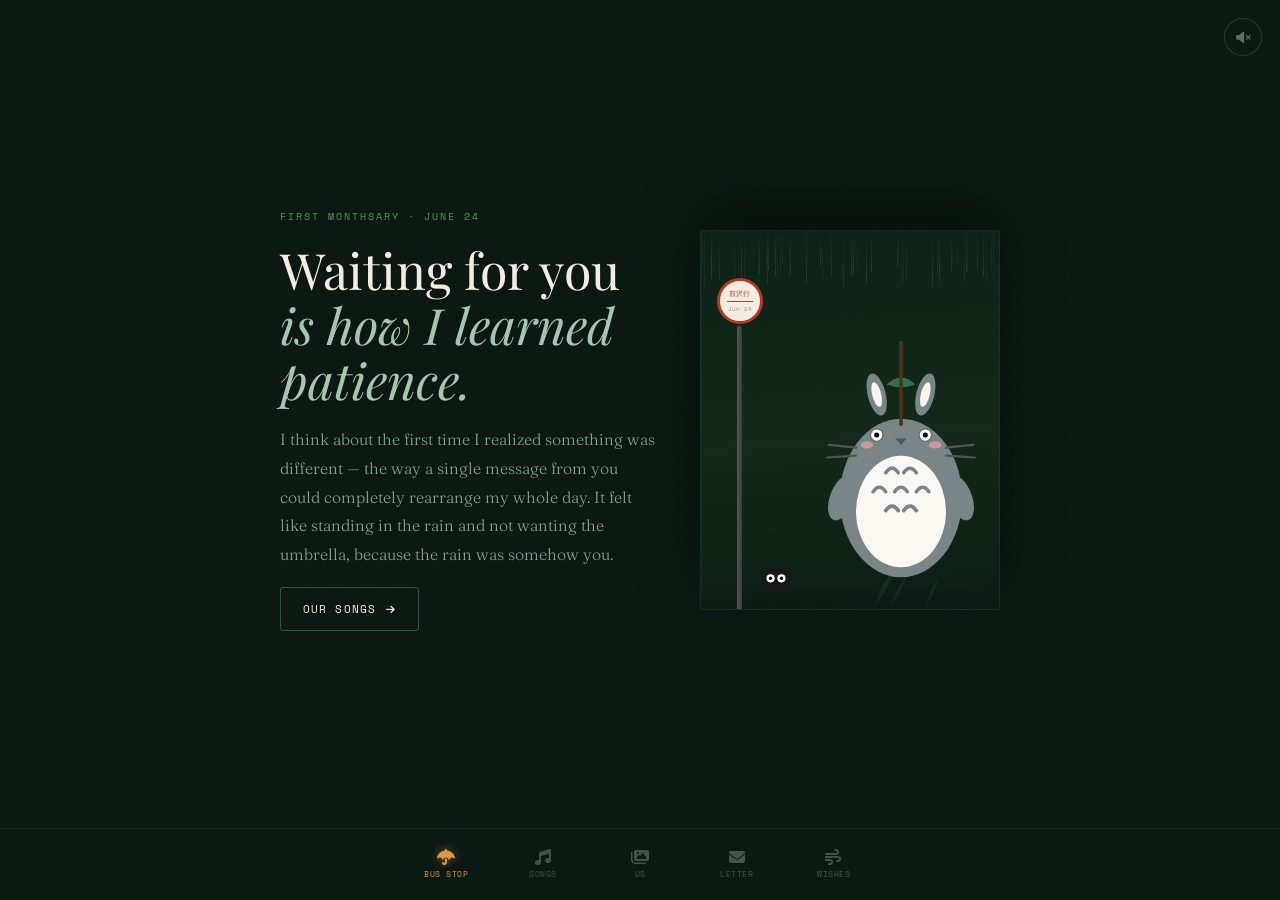
==== index2.html @ 5f76b958 "third" ====
<!DOCTYPE html>
<html lang="en">
<head>
  <meta charset="UTF-8">
  <meta name="viewport" content="width=device-width, initial-scale=1.0, maximum-scale=1.0, user-scalable=no">
  <title>June 24 🌿</title>

  <link rel="preconnect" href="https://fonts.googleapis.com">
  <link rel="preconnect" href="https://fonts.gstatic.com" crossorigin>
  <link href="https://fonts.googleapis.com/css2?family=Playfair+Display:ital,wght@0,400;0,700;1,400;1,700&family=Fraunces:ital,opsz,wght@0,9..144,300;0,9..144,400;1,9..144,300;1,9..144,400&family=Space+Mono:ital@0;1&display=swap" rel="stylesheet">
  <link rel="stylesheet" href="https://cdnjs.cloudflare.com/ajax/libs/font-awesome/6.4.0/css/all.min.css">

  <style>
    :root {
      --deep:    #0b1812;
      --forest:  #132818;
      --canopy:  #1d3d26;
      --leaf:    #3a6644;
      --sage:    #5c8a6a;
      --mist:    #a8c4b0;
      --cream:   #f2eddf;
      --paper:   #ede5ce;
      --gold:    #c4893a;
      --ember:   #e09842;
      --sand:    #a89070;
      --blush:   #d4907a;
      --ink:     #1a1f1c;
    }

    * { box-sizing: border-box; margin: 0; padding: 0; }

    html, body {
      height: 100%;
      overflow: hidden;
    }

    body {
      font-family: 'Fraunces', serif;
      background: var(--deep);
      color: var(--cream);
      display: flex;
      flex-direction: column;
    }

    /* ─── PAPER TEXTURE ─── */
    body::after {
      content: '';
      position: fixed;
      inset: 0;
      background-image: url("data:image/svg+xml,%3Csvg xmlns='http://www.w3.org/2000/svg' width='300' height='300'%3E%3Cfilter id='n'%3E%3CfeTurbulence type='fractalNoise' baseFrequency='0.75' numOctaves='4' stitchTiles='stitch'/%3E%3CfeColorMatrix type='saturate' values='0'/%3E%3C/filter%3E%3Crect width='300' height='300' filter='url(%23n)' opacity='0.035'/%3E%3C/svg%3E");
      pointer-events: none;
      z-index: 9990;
      mix-blend-mode: overlay;
    }

    /* ─── SCROLLBAR ─── */
    ::-webkit-scrollbar { width: 3px; }
    ::-webkit-scrollbar-track { background: transparent; }
    ::-webkit-scrollbar-thumb { background: var(--leaf); border-radius: 8px; }

    /* ─── RAIN ─── */
    .rain-drop {
      position: absolute;
      width: 1px;
      background: linear-gradient(transparent, rgba(160,210,190,0.3));
      animation: fallDown linear infinite;
    }
    @keyframes fallDown {
      from { transform: translateY(-100px); }
      to   { transform: translateY(110vh); }
    }

    /* ─── LAYOUT ─── */
    #main-content {
      flex: 1;
      overflow-y: auto;
      overflow-x: hidden;
      position: relative;
      z-index: 10;
    }

    .scene {
      display: none;
      min-height: calc(100dvh - 72px);
      padding: 32px 24px 20px;
      position: relative;
    }
    .scene.active { display: flex; }

    /* ─── NAV ─── */
    #dock {
      height: 72px;
      background: rgba(11,24,18,0.96);
      border-top: 1px solid rgba(58,102,68,0.18);
      flex-shrink: 0;
      z-index: 50;
    }
    .dock-inner {
      max-width: 500px;
      margin: 0 auto;
      display: flex;
      height: 100%;
      padding: 0 8px;
    }
    .nav-btn {
      flex: 1;
      display: flex;
      flex-direction: column;
      align-items: center;
      justify-content: center;
      gap: 3px;
      border: none;
      background: transparent;
      color: rgba(168,196,176,0.35);
      cursor: pointer;
      transition: color 0.3s, transform 0.3s;
      font-family: 'Space Mono', monospace;
      font-size: 8px;
      letter-spacing: 0.06em;
      text-transform: uppercase;
      padding: 8px 4px;
    }
    .nav-btn i { font-size: 16px; }
    .nav-btn:hover { color: var(--mist); }
    .nav-btn.active { color: var(--ember); }
    .nav-btn.active i {
      filter: drop-shadow(0 0 5px rgba(224,152,66,0.5));
    }

    /* ─── AMBIENT BTN ─── */
    #ambient-btn {
      position: fixed;
      top: 18px;
      right: 18px;
      z-index: 9980;
      width: 38px;
      height: 38px;
      border-radius: 50%;
      border: 1px solid rgba(92,138,106,0.3);
      background: rgba(11,24,18,0.8);
      color: rgba(168,196,176,0.5);
      cursor: pointer;
      display: flex;
      align-items: center;
      justify-content: center;
      font-size: 13px;
      backdrop-filter: blur(10px);
      transition: all 0.3s;
    }
    #ambient-btn:hover { color: var(--mist); border-color: rgba(92,138,106,0.5); }
    #ambient-btn.on { color: var(--ember); border-color: rgba(224,152,66,0.4); }

    /* ─── SOOT OVERLAY ─── */
    #soot-overlay {
      position: fixed;
      inset: 0;
      z-index: 9995;
      pointer-events: none;
      transition: background 0.35s;
    }
    .soot-sprite {
      position: absolute;
      border-radius: 50%;
      background: #0b0f0d;
      transform: translate(-50%, -50%);
      opacity: 0;
      transition: all 0.55s cubic-bezier(0.19,1,0.22,1);
    }
    .soot-sprite::before, .soot-sprite::after {
      content: '';
      position: absolute;
      background: white;
      border-radius: 50%;
      width: 28%;
      height: 28%;
      top: 30%;
    }
    .soot-sprite::before { left: 20%; }
    .soot-sprite::after  { right: 20%; }

    /* ══════════════════════════════
       SCENE 1 — BUS STOP
    ══════════════════════════════ */
    #scene-bus {
      flex-direction: column;
      align-items: center;
      justify-content: flex-end;
      padding-bottom: 0;
      overflow: hidden;
    }
    @media (min-width: 720px) {
      #scene-bus { flex-direction: row; align-items: center; justify-content: center; padding-bottom: 20px; }
    }

    .bus-text {
      flex: 1;
      max-width: 420px;
      display: flex;
      flex-direction: column;
      gap: 18px;
      padding-bottom: 24px;
    }
    @media (min-width: 720px) { .bus-text { padding-bottom: 0; padding-right: 40px; } }

    .eyebrow {
      font-family: 'Space Mono', monospace;
      font-size: 10px;
      letter-spacing: 0.2em;
      text-transform: uppercase;
      color: var(--sage);
    }

    .h1-display {
      font-family: 'Playfair Display', serif;
      font-size: clamp(30px, 5.5vw, 50px);
      font-weight: 400;
      line-height: 1.1;
      color: var(--cream);
    }
    .h1-display em {
      font-style: italic;
      color: var(--mist);
    }

    .prose {
      font-family: 'Fraunces', serif;
      font-weight: 300;
      font-size: 16px;
      line-height: 1.8;
      color: rgba(168,196,176,0.8);
    }

    .next-btn {
      display: inline-flex;
      align-items: center;
      gap: 10px;
      color: var(--cream);
      font-family: 'Space Mono', monospace;
      font-size: 11px;
      letter-spacing: 0.1em;
      text-transform: uppercase;
      padding: 13px 22px;
      border: 1px solid rgba(92,138,106,0.5);
      background: transparent;
      border-radius: 3px;
      cursor: pointer;
      transition: all 0.25s;
      width: fit-content;
    }
    .next-btn:hover {
      background: rgba(58,102,68,0.3);
      border-color: var(--sage);
    }
    .next-btn i { font-size: 10px; }

    /* Art frame */
    .art-frame {
      position: relative;
      width: min(300px, 80vw);
      height: min(380px, 60vh);
      flex-shrink: 0;
      border-radius: 4px 4px 0 0;
      overflow: hidden;
      background: linear-gradient(175deg, #0c2218 0%, #132818 55%, #0a1c13 100%);
      border: 1px solid rgba(58,102,68,0.2);
      border-bottom: none;
      box-shadow: 0 -20px 60px rgba(0,0,0,0.4);
    }
    @media (min-width: 720px) {
      .art-frame { border-radius: 4px; border-bottom: 1px solid rgba(58,102,68,0.2); }
    }

    /* bus pole */
    .bus-pole {
      position: absolute;
      left: 36px;
      bottom: 0;
      width: 5px;
      height: 75%;
      background: linear-gradient(to right, #555, #3a3a3a);
      border-radius: 2px 2px 0 0;
      z-index: 10;
    }
    .bus-sign {
      position: absolute;
      top: -48px;
      left: 50%;
      transform: translateX(-50%);
      width: 46px;
      height: 46px;
      background: var(--cream);
      border: 3px solid #b0392b;
      border-radius: 50%;
      display: flex;
      flex-direction: column;
      align-items: center;
      justify-content: center;
      font-family: 'Space Mono', monospace;
      font-size: 7px;
      font-weight: 400;
      color: #b0392b;
      gap: 2px;
    }
    .bus-sign-line { width: 26px; height: 1px; background: #b0392b; }

    /* grass */
    .grass {
      position: absolute;
      bottom: 0;
      color: rgba(30,70,45,0.45);
      pointer-events: none;
    }

    /* totoro */
    #totoro-wrap {
      position: absolute;
      bottom: 8px;
      right: 8px;
      width: 180px;
      height: 260px;
      cursor: pointer;
      z-index: 20;
    }
    #umbrella-group {
      transform-origin: 100px 80px;
      transition: transform 0.7s cubic-bezier(0.34,1.56,0.64,1);
    }
    .umbrella-closed #umbrella-group {
      transform: rotate(118deg) translateY(-8px);
    }

    /* mini soot */
    #mini-soot {
      position: absolute;
      left: 58px;
      bottom: 12px;
      width: 34px;
      height: 34px;
      cursor: pointer;
      z-index: 15;
      animation: bobble 2.4s ease-in-out infinite;
    }
    @keyframes bobble {
      0%, 100% { transform: translateY(0); }
      50% { transform: translateY(-8px); }
    }

    .splash-dot {
      position: absolute;
      width: 5px; height: 5px;
      border-radius: 50%;
      background: rgba(140,200,185,0.5);
      pointer-events: none;
      transition: all 0.55s cubic-bezier(0.165,0.84,0.44,1);
    }

    /* ══════════════════════════════
       SCENE 2 — MUSIC
    ══════════════════════════════ */
    #scene-music {
      flex-direction: column;
      gap: 28px;
      align-items: flex-start;
    }
    @media (min-width: 720px) {
      #scene-music { flex-direction: row; align-items: flex-start; gap: 56px; }
    }

    /* deck */
    .deck-col { flex-shrink: 0; display: flex; flex-direction: column; gap: 20px; align-items: center; }

    .deck {
      width: min(250px, 70vw);
      height: min(250px, 70vw);
      background: #0e1812;
      border-radius: 6px;
      border: 6px solid #161e19;
      box-shadow: 0 20px 60px rgba(0,0,0,0.8), inset 0 1px 0 rgba(255,255,255,0.03);
      display: flex;
      align-items: center;
      justify-content: center;
      position: relative;
      overflow: hidden;
    }

    .vinyl {
      width: 86%;
      height: 86%;
      border-radius: 50%;
      background: radial-gradient(circle at 50%, #181818 0%, #0e0e0e 100%);
      display: flex;
      align-items: center;
      justify-content: center;
      position: relative;
    }
    .vinyl-ring {
      position: absolute;
      border-radius: 50%;
      border: 1px solid rgba(255,255,255,0.025);
    }
    .vinyl-center {
      position: relative;
      width: 34%;
      height: 34%;
      border-radius: 50%;
      background: var(--canopy);
      display: flex;
      flex-direction: column;
      align-items: center;
      justify-content: center;
      text-align: center;
      padding: 6px;
      gap: 1px;
      z-index: 5;
    }
    .vinyl-spin { animation: spin 7s linear infinite; }
    @keyframes spin { from { transform: rotate(0); } to { transform: rotate(360deg); } }

    .vc-artist { font-family: 'Space Mono', monospace; font-size: 6px; letter-spacing: 0.06em; color: rgba(168,196,176,0.6); text-transform: uppercase; }
    .vc-title  { font-family: 'Playfair Display', serif; font-style: italic; font-size: 10px; color: var(--cream); line-height: 1.2; }
    .vc-dot    { width: 8px; height: 8px; border-radius: 50%; background: var(--ember); margin-top: 3px; border: 1.5px solid #0e1812; }

    .tonearm {
      position: absolute;
      top: 8px;
      right: 16px;
      width: 80px;
      height: 110px;
      transform-origin: top right;
      transform: rotate(4deg);
      transition: transform 1.1s cubic-bezier(0.25,0.46,0.45,0.94);
      z-index: 10;
    }

    #note-emitter { position: absolute; inset: 0; pointer-events: none; overflow: hidden; }
    .note-p {
      position: absolute;
      font-size: 13px;
      pointer-events: none;
      transition: all 1s ease-out;
    }

    /* controls */
    .controls {
      display: flex;
      align-items: center;
      gap: 18px;
    }
    .ctrl {
      background: none;
      border: none;
      color: rgba(168,196,176,0.5);
      cursor: pointer;
      font-size: 14px;
      padding: 6px;
      transition: color 0.2s, transform 0.2s;
    }
    .ctrl:hover { color: var(--cream); transform: scale(1.1); }
    .play-btn {
      width: 46px; height: 46px;
      border-radius: 50%;
      background: var(--leaf);
      border: none;
      color: white;
      font-size: 15px;
      cursor: pointer;
      display: flex;
      align-items: center;
      justify-content: center;
      transition: all 0.25s;
    }
    .play-btn:hover { background: var(--sage); }

    /* track list */
    .music-right { flex: 1; display: flex; flex-direction: column; gap: 16px; min-width: 0; }

    .track-list { display: flex; flex-direction: column; }
    .track-row {
      display: flex;
      align-items: center;
      gap: 14px;
      padding: 11px 0;
      border-bottom: 1px solid rgba(58,102,68,0.15);
      cursor: pointer;
      transition: padding-left 0.2s;
    }
    .track-row:hover { padding-left: 6px; }
    .track-row:first-child { border-top: 1px solid rgba(58,102,68,0.15); }
    .track-num {
      font-family: 'Space Mono', monospace;
      font-size: 10px;
      color: rgba(168,196,176,0.25);
      width: 16px;
      text-align: right;
      flex-shrink: 0;
    }
    .track-row.playing .track-num { color: var(--ember); }
    .track-info { flex: 1; min-width: 0; }
    .track-title {
      font-family: 'Fraunces', serif;
      font-weight: 400;
      font-size: 14px;
      color: var(--cream);
      white-space: nowrap;
      overflow: hidden;
      text-overflow: ellipsis;
    }
    .track-row.playing .track-title { color: var(--ember); }
    .track-artist-name {
      font-family: 'Space Mono', monospace;
      font-size: 9px;
      color: rgba(168,196,176,0.4);
      letter-spacing: 0.04em;
      margin-top: 2px;
      white-space: nowrap;
      overflow: hidden;
      text-overflow: ellipsis;
    }

    /* memo */
    .memo {
      border-left: 2px solid rgba(58,102,68,0.4);
      padding-left: 16px;
    }
    .memo-eyebrow {
      font-family: 'Space Mono', monospace;
      font-size: 8px;
      letter-spacing: 0.15em;
      text-transform: uppercase;
      color: var(--sage);
      margin-bottom: 8px;
    }
    #song-memo {
      font-family: 'Fraunces', serif;
      font-style: italic;
      font-weight: 300;
      font-size: 15px;
      color: rgba(168,196,176,0.75);
      line-height: 1.7;
    }

    /* ══════════════════════════════
       SCENE 3 — POLAROIDS
    ══════════════════════════════ */
    #scene-polaroids {
      flex-direction: column;
      align-items: center;
      justify-content: center;
      gap: 32px;
    }

    .polaroid-row {
      display: flex;
      flex-direction: column;
      align-items: center;
      gap: 32px;
    }
    @media (min-width: 540px) {
      .polaroid-row { flex-direction: row; gap: 56px; align-items: flex-start; }
    }

    .polaroid {
      background: var(--paper);
      padding: 14px;
      padding-bottom: 46px;
      box-shadow: 0 16px 48px rgba(0,0,0,0.6), 0 2px 8px rgba(0,0,0,0.3);
      border-radius: 2px;
      transition: transform 0.4s cubic-bezier(0.175,0.885,0.32,1.275), box-shadow 0.4s;
      cursor: default;
    }
    .polaroid:hover {
      transform: rotate(0deg) scale(1.05) translateY(-4px) !important;
      box-shadow: 0 28px 72px rgba(0,0,0,0.7);
      z-index: 30;
    }
    .polaroid-img {
      width: 190px;
      height: 190px;
      background: #d8d2c4;
      overflow: hidden;
      position: relative;
      display: flex;
      align-items: center;
      justify-content: center;
    }
    @media (min-width: 540px) { .polaroid-img { width: 210px; height: 210px; } }

    .polaroid-cap {
      font-family: 'Fraunces', serif;
      font-style: italic;
      font-weight: 300;
      font-size: 13px;
      color: #4a3e30;
      text-align: center;
      margin-top: 12px;
      line-height: 1.5;
    }

    .divider {
      display: flex;
      flex-direction: column;
      align-items: center;
      gap: 6px;
      color: var(--blush);
    }
    .divider i { font-size: 22px; animation: drift 3s ease-in-out infinite; }
    @keyframes drift { 0%,100%{transform:translateY(0)} 50%{transform:translateY(-7px)} }
    .divider span {
      font-family: 'Space Mono', monospace;
      font-size: 8px;
      letter-spacing: 0.14em;
      text-transform: uppercase;
      color: var(--sand);
    }

    /* ══════════════════════════════
       SCENE 4 — LETTER
    ══════════════════════════════ */
    #scene-letter {
      flex-direction: column;
      align-items: center;
      justify-content: center;
    }

    .letter-wrap {
      width: 100%;
      max-width: 660px;
      background: var(--paper);
      border-radius: 2px;
      padding: 40px 36px 32px;
      position: relative;
      box-shadow: 0 32px 80px rgba(0,0,0,0.65), inset 0 1px 0 rgba(255,255,255,0.5);
    }
    @media (min-width: 640px) { .letter-wrap { padding: 52px 52px 40px; } }

    .letter-meta {
      display: flex;
      justify-content: space-between;
      align-items: baseline;
      margin-bottom: 28px;
      padding-bottom: 16px;
      border-bottom: 1px solid rgba(74,60,44,0.12);
      flex-wrap: wrap;
      gap: 8px;
    }
    .letter-to-line {
      font-family: 'Playfair Display', serif;
      font-size: 19px;
      color: var(--forest);
    }
    .letter-date-stamp {
      font-family: 'Space Mono', monospace;
      font-size: 9px;
      letter-spacing: 0.1em;
      color: rgba(74,60,44,0.45);
      text-transform: uppercase;
    }

    .letter-body {
      font-family: 'Fraunces', serif;
      font-weight: 300;
      font-size: 17px;
      line-height: 1.9;
      color: #3a3028;
      white-space: pre-wrap;
      min-height: 200px;
    }
    .letter-body.typing::after {
      content: '|';
      color: var(--leaf);
      animation: blink 0.7s step-end infinite;
    }
    @keyframes blink { 0%,100%{opacity:1} 50%{opacity:0} }

    .letter-actions {
      margin-top: 20px;
      padding-top: 16px;
      border-top: 1px solid rgba(74,60,44,0.1);
      display: flex;
      justify-content: space-between;
      align-items: center;
      flex-wrap: wrap;
      gap: 10px;
    }
    .letter-replay {
      font-family: 'Space Mono', monospace;
      font-size: 9px;
      letter-spacing: 0.12em;
      text-transform: uppercase;
      color: rgba(74,60,44,0.45);
      background: none;
      border: none;
      cursor: pointer;
      transition: color 0.2s;
      display: flex;
      align-items: center;
      gap: 6px;
    }
    .letter-replay:hover { color: var(--forest); }
    .letter-skip {
      font-family: 'Space Mono', monospace;
      font-size: 9px;
      letter-spacing: 0.08em;
      text-transform: uppercase;
      color: rgba(74,60,44,0.3);
      background: none;
      border: none;
      cursor: pointer;
      transition: color 0.2s;
    }
    .letter-skip:hover { color: rgba(74,60,44,0.6); }
    .letter-sign {
      font-family: 'Playfair Display', serif;
      font-style: italic;
      font-size: 14px;
      color: var(--leaf);
    }

    .letter-wm {
      position: absolute;
      bottom: 20px;
      right: 24px;
      font-family: 'Playfair Display', serif;
      font-size: 72px;
      color: var(--forest);
      opacity: 0.04;
      pointer-events: none;
      transform: rotate(-10deg);
      line-height: 1;
    }

    /* ══════════════════════════════
       SCENE 5 — WISHES
    ══════════════════════════════ */
    #scene-lantern {
      flex-direction: column;
      gap: 28px;
      align-items: flex-start;
    }
    @media (min-width: 720px) {
      #scene-lantern { flex-direction: row; align-items: flex-start; gap: 48px; }
    }

    .sky {
      position: relative;
      border-radius: 4px;
      overflow: hidden;
      background: linear-gradient(180deg, #050d0a 0%, #0a1c14 45%, #111e17 100%);
      border: 1px solid rgba(58,102,68,0.12);
      flex-shrink: 0;
      width: 100%;
      max-width: 560px;
      height: 300px;
    }
    @media (min-width: 720px) { .sky { width: 320px; height: 420px; } }

    .star { position: absolute; border-radius: 50%; background: white; animation: twinkle ease-in-out infinite; }
    @keyframes twinkle { 0%,100%{opacity:0.15} 50%{opacity:0.8} }

    #lantern-container { position: absolute; inset: 0; pointer-events: none; overflow: hidden; }

    .lantern-obj {
      position: absolute;
      bottom: -150px;
      display: flex;
      flex-direction: column;
      align-items: center;
      animation: rise 14s linear forwards;
    }
    @keyframes rise {
      0%   { opacity:0; transform: translateY(0) rotate(-1deg); }
      6%   { opacity:1; }
      85%  { opacity: 0.8; }
      100% { opacity:0; transform: translateY(-115vh) rotate(3deg) scale(0.55); }
    }
    .lantern-body {
      width: 80px;
      height: 96px;
      background: linear-gradient(155deg, #f7d56a, #d98c26);
      border-radius: 46% 46% 28% 28% / 56% 56% 38% 38%;
      display: flex;
      align-items: center;
      justify-content: center;
      padding: 10px;
      text-align: center;
      font-family: 'Fraunces', serif;
      font-style: italic;
      font-size: 12px;
      color: rgba(0,0,0,0.65);
      line-height: 1.3;
      box-shadow: 0 0 20px rgba(235,170,40,0.85), 0 0 55px rgba(235,170,40,0.35);
      overflow: hidden;
    }
    .lantern-base { width: 26px; height: 5px; background: rgba(110,70,15,0.7); border-radius: 3px; margin-top: 2px; }
    .lantern-flame {
      width: 7px; height: 9px;
      background: radial-gradient(#fff 0%, #f59e0b 55%, transparent 100%);
      border-radius: 50% 50% 30% 30%;
      margin-top: 2px;
      animation: flicker 0.45s ease-in-out infinite alternate;
    }
    @keyframes flicker { from{transform:scale(1)} to{transform:scale(0.82) translateY(-1px)} }

    /* wish form */
    .wish-col { flex: 1; display: flex; flex-direction: column; gap: 24px; }

    .wish-textarea {
      width: 100%;
      padding: 16px;
      background: rgba(19,40,24,0.6);
      border: 1px solid rgba(58,102,68,0.25);
      border-radius: 3px;
      color: var(--cream);
      font-family: 'Fraunces', serif;
      font-style: italic;
      font-weight: 300;
      font-size: 17px;
      line-height: 1.65;
      resize: none;
      outline: none;
      backdrop-filter: blur(10px);
      transition: border-color 0.2s;
    }
    .wish-textarea::placeholder { color: rgba(168,196,176,0.25); }
    .wish-textarea:focus { border-color: rgba(92,138,106,0.5); }

    .release-btn {
      align-self: flex-start;
      display: inline-flex;
      align-items: center;
      gap: 10px;
      background: var(--gold);
      color: #0b1812;
      font-family: 'Space Mono', monospace;
      font-size: 10px;
      letter-spacing: 0.12em;
      text-transform: uppercase;
      padding: 13px 22px;
      border-radius: 3px;
      border: none;
      cursor: pointer;
      transition: all 0.25s;
    }
    .release-btn:hover { background: var(--ember); }

    audio { display: none; }
  </style>
</head>
<body>

<div id="soot-overlay"></div>

<button id="ambient-btn" title="Toggle ambient sound">
  <i class="fas fa-volume-xmark" id="vol-icon"></i>
</button>

<audio id="rain-audio" loop>
  <source src="https://assets.mixkit.co/active_storage/sfx/2523/2523-84.wav" type="audio/wav">
</audio>

<div id="main-content">

  <!-- ══ SCENE 1: BUS STOP ══ -->
  <section id="scene-bus" class="scene active">
    <div class="bus-text">
      <p class="eyebrow">First Monthsary · June 24</p>

      <h1 class="h1-display">
        Waiting for you<br>
        <em>is how I learned patience.</em>
      </h1>

      <p class="prose">
        I think about the first time I realized something was different — the way a single message from you could completely rearrange my whole day. It felt like standing in the rain and not wanting the umbrella, because the rain was somehow you.
      </p>

      <button class="next-btn" onclick="changeScene(1)">
        Our songs <i class="fas fa-arrow-right"></i>
      </button>
    </div>

    <div class="art-frame" id="art-frame">
      <div id="rain-container" style="position:absolute;inset:0;overflow:hidden;pointer-events:none;z-index:1;"></div>

      <div class="bus-pole">
        <div class="bus-sign">
          <span>前沢行</span>
          <div class="bus-sign-line"></div>
          <span style="font-size:6px;color:#999">Jun 24</span>
        </div>
      </div>

      <div class="grass" style="right:90px;width:38px;height:42px;">
        <svg viewBox="0 0 60 60" style="width:100%;height:100%"><path d="M5,60 Q20,10 40,2 Q25,35 5,60M28,60 Q50,18 58,5 Q48,40 28,60" fill="currentColor"/></svg>
      </div>
      <div class="grass" style="right:52px;width:26px;height:30px;animation-delay:-2s;">
        <svg viewBox="0 0 40 50" style="width:100%;height:100%"><path d="M4,50 Q15,8 28,2 Q18,28 4,50" fill="currentColor"/></svg>
      </div>

      <div id="mini-soot">
        <svg viewBox="0 0 100 100">
          <circle cx="50" cy="50" r="40" fill="#161616"/>
          <circle cx="34" cy="45" r="12" fill="white"/>
          <circle cx="34" cy="45" r="5" fill="black"/>
          <circle cx="66" cy="45" r="12" fill="white"/>
          <circle cx="66" cy="45" r="5" fill="black"/>
        </svg>
      </div>

      <div id="totoro-wrap">
        <svg viewBox="0 0 200 280" style="width:100%;height:100%">
          <ellipse cx="73" cy="55" rx="10" ry="24" fill="#788485" transform="rotate(-14 73 55)"/>
          <ellipse cx="127" cy="55" rx="10" ry="24" fill="#788485" transform="rotate(14 127 55)"/>
          <ellipse cx="73" cy="55" rx="5" ry="14" fill="#faf6ef" transform="rotate(-14 73 55)"/>
          <ellipse cx="127" cy="55" rx="5" ry="14" fill="#faf6ef" transform="rotate(14 127 55)"/>
          <ellipse cx="100" cy="170" rx="68" ry="88" fill="#788485"/>
          <ellipse cx="100" cy="185" rx="50" ry="62" fill="#fbf8f3"/>
          <path d="M83 142 Q90 132 97 142" stroke="#788485" stroke-width="4" fill="none" stroke-linecap="round"/>
          <path d="M103 142 Q110 132 117 142" stroke="#788485" stroke-width="4" fill="none" stroke-linecap="round"/>
          <path d="M69 163 Q76 153 83 163" stroke="#788485" stroke-width="4" fill="none" stroke-linecap="round"/>
          <path d="M93 163 Q100 153 107 163" stroke="#788485" stroke-width="4" fill="none" stroke-linecap="round"/>
          <path d="M117 163 Q124 153 131 163" stroke="#788485" stroke-width="4" fill="none" stroke-linecap="round"/>
          <path d="M83 184 Q90 174 97 184" stroke="#788485" stroke-width="4" fill="none" stroke-linecap="round"/>
          <path d="M103 184 Q110 174 117 184" stroke="#788485" stroke-width="4" fill="none" stroke-linecap="round"/>
          <circle cx="73" cy="100" r="7" fill="white" stroke="#636c6d" stroke-width="1.5"/>
          <circle cx="73" cy="100" r="2.8" fill="black"/>
          <circle cx="127" cy="100" r="7" fill="white" stroke="#636c6d" stroke-width="1.5"/>
          <circle cx="127" cy="100" r="2.8" fill="black"/>
          <polygon points="94,104 106,104 100,111" fill="#505657"/>
          <line x1="50" y1="114" x2="20" y2="111" stroke="#505657" stroke-width="2.5" stroke-linecap="round"/>
          <line x1="50" y1="123" x2="18" y2="125" stroke="#505657" stroke-width="2.5" stroke-linecap="round"/>
          <line x1="150" y1="114" x2="180" y2="111" stroke="#505657" stroke-width="2.5" stroke-linecap="round"/>
          <line x1="150" y1="123" x2="182" y2="125" stroke="#505657" stroke-width="2.5" stroke-linecap="round"/>
          <ellipse cx="62" cy="111" rx="7" ry="4" fill="#ffa4a2" opacity="0.6"/>
          <ellipse cx="138" cy="111" rx="7" ry="4" fill="#ffa4a2" opacity="0.6"/>
          <ellipse cx="34" cy="170" rx="13" ry="26" fill="#788485" transform="rotate(20 34 170)"/>
          <ellipse cx="166" cy="170" rx="13" ry="26" fill="#788485" transform="rotate(-20 166 170)"/>
          <path d="M84 44 Q100 28 116 44 Q100 50 84 44Z" fill="#356e4c"/>
          <line x1="100" y1="30" x2="100" y2="46" stroke="#1c3e2b" stroke-width="1.5"/>
          <g id="umbrella-group">
            <line x1="100" y1="88" x2="100" y2="-8" stroke="#4a3420" stroke-width="4" stroke-linecap="round"/>
            <path d="M32,-8 Q100,-58 168,-8 Q134,-14 100,-8 Q66,-14 32,-8Z" fill="#c0392b"/>
            <path d="M32,-8 L168,-8" stroke="#962d26" stroke-width="1.5"/>
            <line x1="100" y1="-58" x2="100" y2="-66" stroke="#4a3420" stroke-width="3" stroke-linecap="round"/>
            <circle cx="100" cy="-67" r="3.5" fill="#e2b071"/>
          </g>
        </svg>
      </div>

      <div style="position:absolute;bottom:0;left:0;right:0;height:32px;background:linear-gradient(to top,rgba(8,20,14,0.5),transparent);pointer-events:none;z-index:5;"></div>
    </div>
  </section>

  <!-- ══ SCENE 2: MUSIC ══ -->
  <section id="scene-music" class="scene">
    <div class="deck-col">
      <div class="deck">
        <div class="vinyl" id="vinyl-disc">
          <div class="vinyl-ring" style="inset:7px"></div>
          <div class="vinyl-ring" style="inset:17px"></div>
          <div class="vinyl-ring" style="inset:28px"></div>
          <div class="vinyl-ring" style="inset:40px"></div>
          <div class="vinyl-center" id="vinyl-label">
            <span class="vc-artist" id="label-artist">Jesse Barrera</span>
            <span class="vc-title" id="label-title">Constant</span>
            <div class="vc-dot"></div>
          </div>
        </div>
        <div class="tonearm" id="tonearm">
          <svg viewBox="0 0 100 150" style="width:100%;height:100%">
            <path d="M85,10 L35,10 L28,108 L14,118" stroke="#7a8a88" stroke-width="5" fill="none" stroke-linecap="round"/>
            <circle cx="85" cy="10" r="10" fill="#3a4a48"/>
            <rect x="4" y="112" width="22" height="14" rx="3" fill="#1a2220"/>
            <circle cx="15" cy="119" r="3" fill="#e09842"/>
          </svg>
        </div>
        <div id="note-emitter"></div>
      </div>

      <div class="controls">
        <button class="ctrl" id="prev-btn"><i class="fas fa-backward-step"></i></button>
        <button class="play-btn" id="play-btn"><i class="fas fa-play" id="play-icon"></i></button>
        <button class="ctrl" id="next-btn"><i class="fas fa-forward-step"></i></button>
      </div>
    </div>

    <div class="music-right">
      <div>
        <p class="eyebrow" style="margin-bottom:6px;">Songs That Sound Like You</p>
        <p style="font-family:'Fraunces',serif;font-style:italic;font-weight:300;font-size:14px;color:rgba(168,196,176,0.5);">
          I play these when I miss you — which is more often than I let on.
        </p>
      </div>

      <div class="track-list" id="track-list"></div>

      <div class="memo">
        <p class="memo-eyebrow">Why this song</p>
        <p id="song-memo">Pick a song to read what I never said out loud.</p>
      </div>
    </div>
  </section>

  <!-- ══ SCENE 3: POLAROIDS ══ -->
  <section id="scene-polaroids" class="scene">
    <div style="text-align:center;max-width:460px;">
      <p class="eyebrow" style="margin-bottom:8px;">Before us</p>
      <h2 style="font-family:'Playfair Display',serif;font-size:clamp(26px,4.5vw,40px);font-weight:400;color:var(--cream);line-height:1.1;">Two kids finding<br><em style="color:var(--mist);">their way</em></h2>
      <p class="prose" style="margin-top:14px;">
        I love thinking about little-you, completely unaware that somewhere, a boy was already taking the long way around to reach you.
      </p>
    </div>

    <div class="polaroid-row">
      <div class="polaroid" style="transform:rotate(-3.5deg)">
        <div class="polaroid-img">
          <svg viewBox="0 0 100 100" style="width:68%;height:68%">
            <circle cx="50" cy="44" r="22" fill="#dfb390"/>
            <path d="M26 42 Q50 14 74 42 Q50 28 26 42" fill="#2d1d17"/>
            <path d="M33 27 Q50 7 67 27" fill="#4d806a"/>
            <circle cx="43" cy="46" r="2.5" fill="#2d1d17"/>
            <circle cx="57" cy="46" r="2.5" fill="#2d1d17"/>
            <path d="M48 53 Q50 57 52 53" stroke="#2d1d17" stroke-width="1.5" fill="none"/>
            <path d="M33 68 L67 68 L72 96 L28 96Z" fill="#4a7c62"/>
            <circle cx="39" cy="50" r="2.5" fill="#f1908d"/>
            <circle cx="61" cy="50" r="2.5" fill="#f1908d"/>
          </svg>
        </div>
        <p class="polaroid-cap">He had no idea yet.<br>But he was already yours.</p>
      </div>

      <div class="divider">
        <i class="fas fa-heart"></i>
        <span>written in the stars</span>
      </div>

      <div class="polaroid" style="transform:rotate(3deg)">
        <div class="polaroid-img">
          <svg viewBox="0 0 100 100" style="width:68%;height:68%">
            <circle cx="50" cy="44" r="22" fill="#ebd3b7"/>
            <circle cx="24" cy="42" r="10" fill="#201a18"/>
            <circle cx="76" cy="42" r="10" fill="#201a18"/>
            <path d="M26 42 Q50 18 74 42 Q50 30 26 42" fill="#201a18"/>
            <circle cx="41" cy="46" r="2.5" fill="#201a18"/>
            <circle cx="59" cy="46" r="2.5" fill="#201a18"/>
            <path d="M48 53 Q50 57 52 53" stroke="#201a18" stroke-width="1.5" fill="none"/>
            <path d="M31 68 L69 68 L73 96 L27 96Z" fill="#c9953a"/>
            <circle cx="38" cy="50" r="2.5" fill="#f1908d"/>
            <circle cx="62" cy="50" r="2.5" fill="#f1908d"/>
          </svg>
        </div>
        <p class="polaroid-cap">The sweetest detour<br>the universe ever made.</p>
      </div>
    </div>
  </section>

  <!-- ══ SCENE 4: LETTER ══ -->
  <section id="scene-letter" class="scene">
    <div class="letter-wrap">
      <div class="letter-meta">
        <span class="letter-to-line">To the person who feels like home.</span>
        <span class="letter-date-stamp">June 24, 2026</span>
      </div>
      <div id="typewritten-letter" class="letter-body typing"></div>
      <div class="letter-actions">
        <div style="display:flex;gap:16px;align-items:center;">
          <button class="letter-replay" id="restart-btn"><i class="fas fa-rotate-left"></i> replay</button>
          <button class="letter-skip" id="skip-btn">show all</button>
        </div>
        <span class="letter-sign">I love you infinitely. 💚</span>
      </div>
      <div class="letter-wm">❧</div>
    </div>
  </section>

  <!-- ══ SCENE 5: WISHES ══ -->
  <section id="scene-lantern" class="scene">
    <div class="sky">
      <div class="star" style="width:2px;height:2px;top:9%;left:15%;animation-duration:2.9s;"></div>
      <div class="star" style="width:1.5px;height:1.5px;top:23%;left:70%;animation-duration:3.6s;animation-delay:.8s;"></div>
      <div class="star" style="width:2px;height:2px;top:46%;left:33%;animation-duration:4.1s;animation-delay:1.2s;"></div>
      <div class="star" style="width:1px;height:1px;top:16%;left:53%;animation-duration:2.3s;animation-delay:0.5s;"></div>
      <div class="star" style="width:2px;height:2px;top:61%;left:82%;animation-duration:3.9s;animation-delay:1.9s;"></div>
      <div class="star" style="width:1.5px;height:1.5px;top:36%;left:21%;animation-duration:2.7s;animation-delay:1s;"></div>
      <div id="lantern-container"></div>
      <div style="position:absolute;bottom:10px;left:0;right:0;text-align:center;font-family:'Fraunces',serif;font-style:italic;font-size:11px;color:rgba(168,196,176,0.25);">
        our quiet promises, floating to the stars…
      </div>
    </div>

    <div class="wish-col">
      <div>
        <p class="eyebrow" style="margin-bottom:8px;">Ghibli Sky Wishes</p>
        <p class="prose">Write something you've been holding. A wish, a promise, a place you want us to see together.</p>
      </div>

      <textarea id="wish-input" class="wish-textarea" rows="4" placeholder="I promise to always reach for your hand first…"></textarea>

      <div style="display:flex;justify-content:space-between;align-items:center;flex-wrap:wrap;gap:12px;">
        <span style="font-family:'Fraunces',serif;font-style:italic;font-weight:300;font-size:13px;color:rgba(168,196,176,0.4);">May our warmth keep growing.</span>
        <button class="release-btn" id="send-wish">
          Light & release <i class="fas fa-fire" style="color:rgba(253,230,138,0.9)"></i>
        </button>
      </div>
    </div>
  </section>

</div>

<!-- ── NAV ── -->
<div id="dock">
  <nav class="dock-inner">
    <button class="nav-btn active" onclick="changeScene(0)">
      <i class="fas fa-umbrella"></i>
      <span>Bus Stop</span>
    </button>
    <button class="nav-btn" onclick="changeScene(1)">
      <i class="fas fa-music"></i>
      <span>Songs</span>
    </button>
    <button class="nav-btn" onclick="changeScene(2)">
      <i class="fas fa-images"></i>
      <span>Us</span>
    </button>
    <button class="nav-btn" onclick="changeScene(3)">
      <i class="fas fa-envelope"></i>
      <span>Letter</span>
    </button>
    <button class="nav-btn" onclick="changeScene(4)">
      <i class="fas fa-wind"></i>
      <span>Wishes</span>
    </button>
  </nav>
</div>

<!-- ── AUDIO SYNTH ── -->
<script>
let audioCtx = null, synthTimer = null, synthOn = false;
const arpeggios = [
  {f:329.63,d:0.6},{f:392,d:0.6},{f:440,d:0.6},{f:523.25,d:0.8},
  {f:493.88,d:0.6},{f:392,d:0.6},{f:440,d:1},{f:349.23,d:0.6},
  {f:392,d:0.6},{f:440,d:0.8}
];
let arpIdx = 0;

function ensureAudio() {
  if (!audioCtx) audioCtx = new (window.AudioContext || window.webkitAudioContext)();
}
function startSynth() {
  ensureAudio();
  if (synthOn) return;
  synthOn = true;
  (function tick() {
    if (!synthOn) return;
    const a = arpeggios[arpIdx++ % arpeggios.length];
    const osc = audioCtx.createOscillator();
    const gain = audioCtx.createGain();
    osc.type = 'triangle';
    osc.frequency.value = a.f;
    gain.gain.setValueAtTime(0.05, audioCtx.currentTime);
    gain.gain.exponentialRampToValueAtTime(0.0001, audioCtx.currentTime + a.d);
    osc.connect(gain); gain.connect(audioCtx.destination);
    osc.start(); osc.stop(audioCtx.currentTime + a.d);
    synthTimer = setTimeout(tick, 700);
  })();
}
function stopSynth() { synthOn = false; clearTimeout(synthTimer); }
</script>

<script>
const playlist = [
  { title: "Constant", artist: "Jesse Barrera & Jeremy Passion", memo: "This one plays when I'm pretending to do something else but really I'm just thinking about you. It's the song that sounds exactly like wanting someone to stay." },
  { title: "Be My Mistake", artist: "Jeff Bernat & Mac Ayres", memo: "Rainy evenings, one pair of earbuds between us, talking about nothing and everything. That's the feeling this song lives in. That's where I want to stay." },
  { title: "My Favorite Clothes", artist: "boy pablo", memo: "Light, a little goofy, and completely impossible to listen to without smiling. That's you, actually. You are my favorite color in a world that sometimes forgets to have any." },
  { title: "Talk 2 Me", artist: "RINI", memo: "I've memorized the particular softness in your voice when you're sleepy. Hearing you talk is my favorite part of the day — I would listen to you say almost anything and still want more." },
  { title: "Easy", artist: "Mac Ayres", memo: "With you I don't have to perform. Loving you is the most natural, effortless thing I have ever done. It feels less like a choice and more like breathing." },
  { title: "Nothing", artist: "Bruno Major", memo: "We could sit in complete silence, doing absolutely nothing, and it would still be the best part of my week. Your quiet is my favorite kind of company." },
  { title: "Always", artist: "Daniel Caesar", memo: "Through every mood and every season — I am yours. Happy first monthsary, my love. I choose you yesterday, today, and in every version of tomorrow I can imagine." }
];

const letterText = `Happy 1st Monthsary, my favorite person. 🌿

I made this little forest for you. Not because I'm particularly good at grand gestures, but because you love Totoro, and because somewhere in the past month I realized that being near you feels exactly like what that movie is about — the quiet comfort of knowing something wonderful is real.

Before you, I didn't really understand what people meant when they said someone could feel like home. I thought it was something you found in places. Turns out it was just a person I hadn't met yet.

I love the version of myself that exists in our conversations. The one who doesn't second-guess every sentence. Who laughs without calculating it first. You did that. You made that feel possible.

I love how comfortable the silences are. How I never feel like I have to fill the space with something clever. How you'll say exactly what you're thinking and trust that I'll still be here after. I will always still be here after.

I'm not great at saying these things out loud. But I wanted you to know — on the 24th of June, in some small digital corner shaped like a Ghibli film — that I am completely, entirely, ridiculously glad it's you.

Happy monthsary, baby. Here's to all the next ones.

Yours, always,
Your Boy 🌸`;

let currentScene = 0, trackIdx = 0, playing = false;
let typingTimer = null, typedIdx = 0;
let umbrellaOpen = true, rainActive = false, noteTimer = null;

const scenes  = document.querySelectorAll('.scene');
const navBtns = document.querySelectorAll('.nav-btn');
const sootEl  = document.getElementById('soot-overlay');

function changeScene(idx) {
  if (idx === currentScene) return;
  sootTransition(() => {
    scenes[currentScene].classList.remove('active');
    navBtns[currentScene].classList.remove('active');
    scenes[idx].classList.add('active');
    navBtns[idx].classList.add('active');
    currentScene = idx;
    if (idx === 3) startTyping();
    else clearTimeout(typingTimer);
  });
}

function sootTransition(cb) {
  sootEl.style.pointerEvents = 'all';
  sootEl.style.background = 'rgba(8,16,12,0.95)';
  const N = 18, sprites = [];
  for (let i = 0; i < N; i++) {
    const s = document.createElement('div');
    s.className = 'soot-sprite';
    const edge = Math.floor(Math.random() * 4);
    let x, y;
    if(edge===0){x=Math.random()*100;y=-6;}
    else if(edge===1){x=106;y=Math.random()*100;}
    else if(edge===2){x=Math.random()*100;y=106;}
    else{x=-6;y=Math.random()*100;}
    s.style.cssText = `left:${x}%;top:${y}%;opacity:1;width:${Math.random()*20+26}px;height:${Math.random()*20+26}px`;
    sootEl.appendChild(s);
    sprites.push({el:s, tx:Math.random()*65+18, ty:Math.random()*65+18});
  }
  requestAnimationFrame(() => sprites.forEach(s => { s.el.style.left=s.tx+'%'; s.el.style.top=s.ty+'%'; }));
  setTimeout(() => {
    if(cb) cb();
    sprites.forEach(s => {
      const a = Math.random()*Math.PI*2, d = 140;
      s.el.style.cssText += `;left:${s.tx+Math.cos(a)*d}%;top:${s.ty+Math.sin(a)*d}%;opacity:0`;
    });
    sootEl.style.background = 'transparent';
    sootEl.style.pointerEvents = 'none';
    setTimeout(() => sootEl.innerHTML = '', 650);
  }, 580);
}

/* ── RAIN ── */
function initRain() {
  const c = document.getElementById('rain-container');
  c.innerHTML = '';
  for(let i=0;i<52;i++){
    const d=document.createElement('div');
    d.className='rain-drop';
    d.style.cssText=`left:${Math.random()*100}%;animation-duration:${Math.random()*1.2+0.9}s;animation-delay:${Math.random()*2.5}s;height:${Math.random()*26+30}px;opacity:${Math.random()*0.35+0.15}`;
    c.appendChild(d);
  }
}

/* umbrella toggle */
const totoroWrap = document.getElementById('totoro-wrap');
totoroWrap.addEventListener('click', () => {
  umbrellaOpen = !umbrellaOpen;
  totoroWrap.classList.toggle('umbrella-closed', !umbrellaOpen);
  if(umbrellaOpen) spawnSplashes();
});

function spawnSplashes() {
  const frame = document.getElementById('art-frame');
  for(let i=0;i<14;i++){
    const d=document.createElement('div');
    d.className='splash-dot';
    d.style.cssText='left:155px;top:85px;position:absolute;z-index:25;';
    frame.appendChild(d);
    const a=Math.random()*Math.PI*2, dist=Math.random()*60+18;
    setTimeout(()=>{ d.style.transform=`translate(${Math.cos(a)*dist}px,${Math.sin(a)*dist}px) scale(0.1)`; d.style.opacity='0'; },20);
    setTimeout(()=>d.remove(),650);
  }
}

document.getElementById('mini-soot').addEventListener('click', e => {
  e.stopPropagation();
  const el = document.getElementById('mini-soot');
  el.style.cssText='left:58px;bottom:12px;width:34px;height:34px;cursor:pointer;z-index:15;transform:translateY(-28px) rotate(360deg);transition:transform 0.4s cubic-bezier(0.34,1.56,0.64,1);animation:none;position:absolute;';
  setTimeout(()=>{ el.style.transform=''; el.style.transition=''; el.style.animation='bobble 2.4s ease-in-out infinite'; },480);
});

/* ambient */
const ambBtn = document.getElementById('ambient-btn');
const volIcon = document.getElementById('vol-icon');
const rainAudio = document.getElementById('rain-audio');
ambBtn.addEventListener('click', () => {
  rainActive = !rainActive;
  if(rainActive){
    ensureAudio();
    rainAudio.volume = 0.4;
    rainAudio.play().catch(()=>{});
    volIcon.className='fas fa-volume-high';
    ambBtn.classList.add('on');
    startSynth();
  } else {
    rainAudio.pause();
    volIcon.className='fas fa-volume-xmark';
    ambBtn.classList.remove('on');
    stopSynth();
  }
});

/* ── MUSIC ── */
function buildTracklist() {
  const tl = document.getElementById('track-list');
  tl.innerHTML = '';
  playlist.forEach((t,i) => {
    const row = document.createElement('button');
    row.className = 'track-row' + (i===trackIdx?' playing':'');
    row.style.cssText='width:100%;text-align:left;border:none;background:transparent;cursor:pointer;';
    row.innerHTML=`
      <span class="track-num">${i===trackIdx&&playing?'♫':i+1}</span>
      <div class="track-info">
        <div class="track-title">${t.title}</div>
        <div class="track-artist-name">${t.artist}</div>
      </div>
    `;
    row.addEventListener('click', () => selectTrack(i));
    tl.appendChild(row);
  });
}

function selectTrack(i) {
  trackIdx = i;
  document.getElementById('label-title').textContent = playlist[i].title;
  document.getElementById('label-artist').textContent = playlist[i].artist;
  document.getElementById('song-memo').textContent = playlist[i].memo;
  buildTracklist();
  startPlaying();
}

function startPlaying() {
  playing = true;
  document.getElementById('vinyl-disc').classList.add('vinyl-spin');
  document.getElementById('tonearm').style.transform = 'rotate(22deg)';
  document.getElementById('play-icon').className = 'fas fa-pause';
  buildTracklist();
  startNotes();
  if(!synthOn) startSynth();
}
function stopPlaying() {
  playing = false;
  document.getElementById('vinyl-disc').classList.remove('vinyl-spin');
  document.getElementById('tonearm').style.transform = 'rotate(4deg)';
  document.getElementById('play-icon').className = 'fas fa-play';
  buildTracklist();
  stopNotes();
}

document.getElementById('play-btn').addEventListener('click', () => { ensureAudio(); playing ? stopPlaying() : startPlaying(); });
document.getElementById('next-btn').addEventListener('click', () => selectTrack((trackIdx+1)%playlist.length));
document.getElementById('prev-btn').addEventListener('click', () => selectTrack((trackIdx-1+playlist.length)%playlist.length));

const noteSyms = ['🎵','🎶','💚','✨','🍃','🌿'];
function startNotes() {
  if(noteTimer) clearInterval(noteTimer);
  noteTimer = setInterval(() => {
    const n = document.createElement('span');
    n.className = 'note-p';
    n.textContent = noteSyms[Math.floor(Math.random()*noteSyms.length)];
    n.style.cssText = `left:${Math.random()*80+10}%;bottom:6px;opacity:1;`;
    document.getElementById('note-emitter').appendChild(n);
    setTimeout(() => { n.style.transform=`translateY(-55px) rotate(${Math.random()*36-18}deg) scale(1.2)`; n.style.opacity='0'; }, 40);
    setTimeout(() => n.remove(), 1100);
  }, 520);
}
function stopNotes() { clearInterval(noteTimer); }

/* ── LETTER ── */
const letterEl = document.getElementById('typewritten-letter');
function startTyping() {
  clearTimeout(typingTimer);
  letterEl.textContent = '';
  typedIdx = 0;
  letterEl.classList.add('typing');
  tick();
}
function tick() {
  if(typedIdx < letterText.length) {
    letterEl.textContent += letterText[typedIdx];
    const ch = letterText[typedIdx];
    const delay = ch==='.'?300 : ch===','?110 : 26;
    typedIdx++;
    typingTimer = setTimeout(tick, delay);
  } else {
    letterEl.classList.remove('typing');
  }
}
document.getElementById('restart-btn').addEventListener('click', () => { letterEl.classList.add('typing'); startTyping(); });
document.getElementById('skip-btn').addEventListener('click', () => { clearTimeout(typingTimer); letterEl.textContent = letterText; letterEl.classList.remove('typing'); });

/* ── LANTERNS ── */
document.getElementById('send-wish').addEventListener('click', () => {
  const text = document.getElementById('wish-input').value.trim();
  if(!text) return;
  releaseLantern(text);
  document.getElementById('wish-input').value = '';
});

function releaseLantern(text) {
  const el = document.createElement('div');
  el.className = 'lantern-obj';
  el.style.left = Math.random()*68+16 + '%';
  el.innerHTML = `<div class="lantern-body">${text}</div><div class="lantern-base"></div><div class="lantern-flame"></div>`;
  document.getElementById('lantern-container').appendChild(el);
  setTimeout(() => el.remove(), 14200);
}

function seedLanterns() {
  const presets = ["Grow old together 🌿","Japan someday 🇯🇵","Infinite dates 🌸","Still us, always ☀️"];
  presets.forEach((w,i) => setTimeout(() => releaseLantern(w), i*2700));
}

/* ── INIT ── */
window.addEventListener('load', () => {
  initRain();
  buildTracklist();
  document.getElementById('label-title').textContent = playlist[0].title;
  document.getElementById('label-artist').textContent = playlist[0].artist;
  seedLanterns();
});
</script>
</body>
</html>
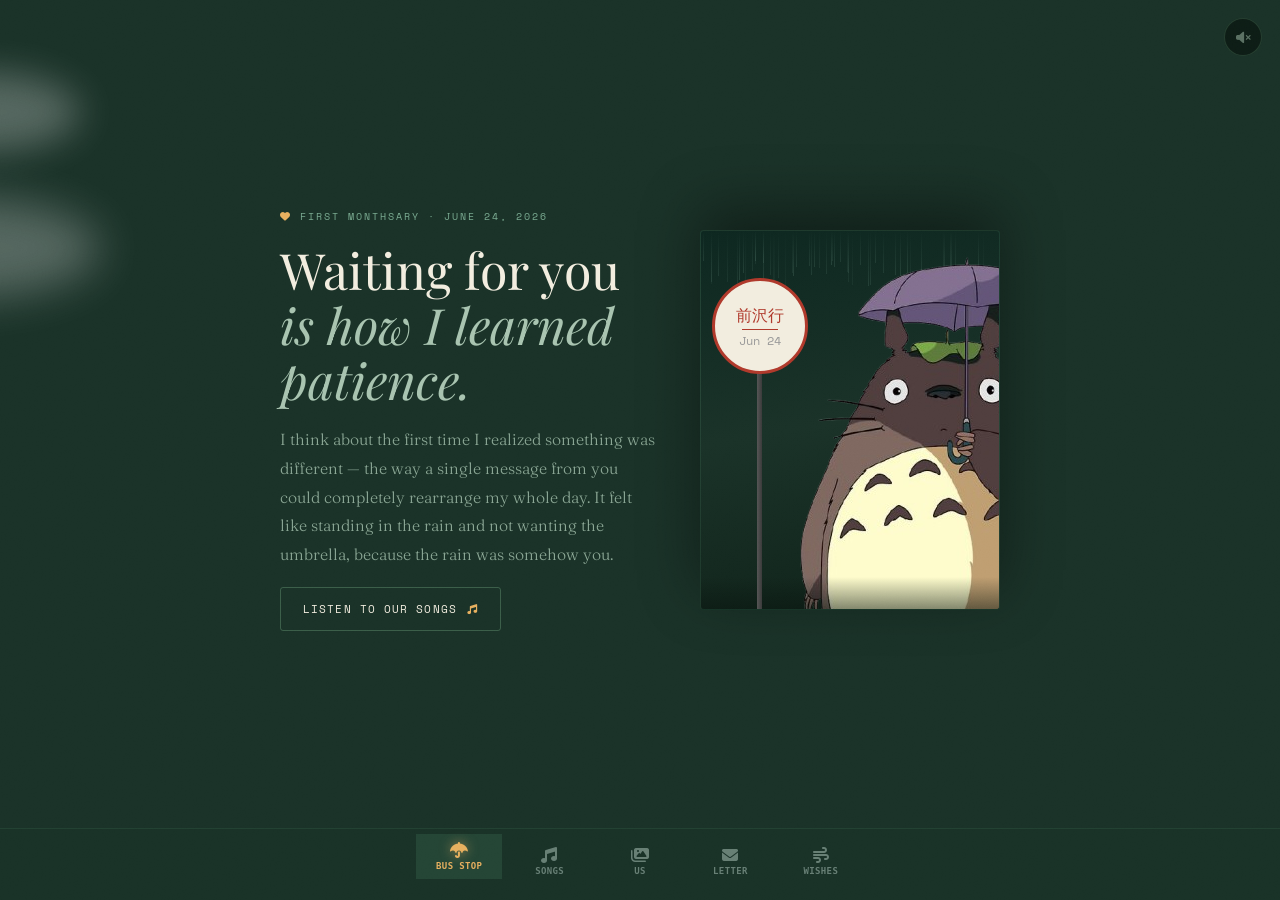
==== commit be31b640: "fwaf" ====
--- a/index2.html
+++ b/index2.html
@@ -8,845 +8,16 @@
   <link rel="preconnect" href="https://fonts.googleapis.com">
   <link rel="preconnect" href="https://fonts.gstatic.com" crossorigin>
   <link href="https://fonts.googleapis.com/css2?family=Playfair+Display:ital,wght@0,400;0,700;1,400;1,700&family=Fraunces:ital,opsz,wght@0,9..144,300;0,9..144,400;1,9..144,300;1,9..144,400&family=Space+Mono:ital@0;1&display=swap" rel="stylesheet">
+  <link href="https://fonts.googleapis.com/css2?family=Cormorant+Garamond:ital,wght@0,300;0,400;0,600;1,300;1,400&family=DM+Serif+Display:ital@0;1&family=Lora:ital,wght@0,400;0,500;1,400;1,500&family=Nunito:wght@300;400;600;700&display=swap" rel="stylesheet">
   <link rel="stylesheet" href="https://cdnjs.cloudflare.com/ajax/libs/font-awesome/6.4.0/css/all.min.css">
 
-  <style>
-    :root {
-      --deep:    #0b1812;
-      --forest:  #132818;
-      --canopy:  #1d3d26;
-      --leaf:    #3a6644;
-      --sage:    #5c8a6a;
-      --mist:    #a8c4b0;
-      --cream:   #f2eddf;
-      --paper:   #ede5ce;
-      --gold:    #c4893a;
-      --ember:   #e09842;
-      --sand:    #a89070;
-      --blush:   #d4907a;
-      --ink:     #1a1f1c;
-    }
-
-    * { box-sizing: border-box; margin: 0; padding: 0; }
-
-    html, body {
-      height: 100%;
-      overflow: hidden;
-    }
-
-    body {
-      font-family: 'Fraunces', serif;
-      background: var(--deep);
-      color: var(--cream);
-      display: flex;
-      flex-direction: column;
-    }
-
-    /* ─── PAPER TEXTURE ─── */
-    body::after {
-      content: '';
-      position: fixed;
-      inset: 0;
-      background-image: url("data:image/svg+xml,%3Csvg xmlns='http://www.w3.org/2000/svg' width='300' height='300'%3E%3Cfilter id='n'%3E%3CfeTurbulence type='fractalNoise' baseFrequency='0.75' numOctaves='4' stitchTiles='stitch'/%3E%3CfeColorMatrix type='saturate' values='0'/%3E%3C/filter%3E%3Crect width='300' height='300' filter='url(%23n)' opacity='0.035'/%3E%3C/svg%3E");
-      pointer-events: none;
-      z-index: 9990;
-      mix-blend-mode: overlay;
-    }
-
-    /* ─── SCROLLBAR ─── */
-    ::-webkit-scrollbar { width: 3px; }
-    ::-webkit-scrollbar-track { background: transparent; }
-    ::-webkit-scrollbar-thumb { background: var(--leaf); border-radius: 8px; }
-
-    /* ─── RAIN ─── */
-    .rain-drop {
-      position: absolute;
-      width: 1px;
-      background: linear-gradient(transparent, rgba(160,210,190,0.3));
-      animation: fallDown linear infinite;
-    }
-    @keyframes fallDown {
-      from { transform: translateY(-100px); }
-      to   { transform: translateY(110vh); }
-    }
-
-    /* ─── LAYOUT ─── */
-    #main-content {
-      flex: 1;
-      overflow-y: auto;
-      overflow-x: hidden;
-      position: relative;
-      z-index: 10;
-    }
-
-    .scene {
-      display: none;
-      min-height: calc(100dvh - 72px);
-      padding: 32px 24px 20px;
-      position: relative;
-    }
-    .scene.active { display: flex; }
-
-    /* ─── NAV ─── */
-    #dock {
-      height: 72px;
-      background: rgba(11,24,18,0.96);
-      border-top: 1px solid rgba(58,102,68,0.18);
-      flex-shrink: 0;
-      z-index: 50;
-    }
-    .dock-inner {
-      max-width: 500px;
-      margin: 0 auto;
-      display: flex;
-      height: 100%;
-      padding: 0 8px;
-    }
-    .nav-btn {
-      flex: 1;
-      display: flex;
-      flex-direction: column;
-      align-items: center;
-      justify-content: center;
-      gap: 3px;
-      border: none;
-      background: transparent;
-      color: rgba(168,196,176,0.35);
-      cursor: pointer;
-      transition: color 0.3s, transform 0.3s;
-      font-family: 'Space Mono', monospace;
-      font-size: 8px;
-      letter-spacing: 0.06em;
-      text-transform: uppercase;
-      padding: 8px 4px;
-    }
-    .nav-btn i { font-size: 16px; }
-    .nav-btn:hover { color: var(--mist); }
-    .nav-btn.active { color: var(--ember); }
-    .nav-btn.active i {
-      filter: drop-shadow(0 0 5px rgba(224,152,66,0.5));
-    }
-
-    /* ─── AMBIENT BTN ─── */
-    #ambient-btn {
-      position: fixed;
-      top: 18px;
-      right: 18px;
-      z-index: 9980;
-      width: 38px;
-      height: 38px;
-      border-radius: 50%;
-      border: 1px solid rgba(92,138,106,0.3);
-      background: rgba(11,24,18,0.8);
-      color: rgba(168,196,176,0.5);
-      cursor: pointer;
-      display: flex;
-      align-items: center;
-      justify-content: center;
-      font-size: 13px;
-      backdrop-filter: blur(10px);
-      transition: all 0.3s;
-    }
-    #ambient-btn:hover { color: var(--mist); border-color: rgba(92,138,106,0.5); }
-    #ambient-btn.on { color: var(--ember); border-color: rgba(224,152,66,0.4); }
-
-    /* ─── SOOT OVERLAY ─── */
-    #soot-overlay {
-      position: fixed;
-      inset: 0;
-      z-index: 9995;
-      pointer-events: none;
-      transition: background 0.35s;
-    }
-    .soot-sprite {
-      position: absolute;
-      border-radius: 50%;
-      background: #0b0f0d;
-      transform: translate(-50%, -50%);
-      opacity: 0;
-      transition: all 0.55s cubic-bezier(0.19,1,0.22,1);
-    }
-    .soot-sprite::before, .soot-sprite::after {
-      content: '';
-      position: absolute;
-      background: white;
-      border-radius: 50%;
-      width: 28%;
-      height: 28%;
-      top: 30%;
-    }
-    .soot-sprite::before { left: 20%; }
-    .soot-sprite::after  { right: 20%; }
-
-    /* ══════════════════════════════
-       SCENE 1 — BUS STOP
-    ══════════════════════════════ */
-    #scene-bus {
-      flex-direction: column;
-      align-items: center;
-      justify-content: flex-end;
-      padding-bottom: 0;
-      overflow: hidden;
-    }
-    @media (min-width: 720px) {
-      #scene-bus { flex-direction: row; align-items: center; justify-content: center; padding-bottom: 20px; }
-    }
-
-    .bus-text {
-      flex: 1;
-      max-width: 420px;
-      display: flex;
-      flex-direction: column;
-      gap: 18px;
-      padding-bottom: 24px;
-    }
-    @media (min-width: 720px) { .bus-text { padding-bottom: 0; padding-right: 40px; } }
-
-    .eyebrow {
-      font-family: 'Space Mono', monospace;
-      font-size: 10px;
-      letter-spacing: 0.2em;
-      text-transform: uppercase;
-      color: var(--sage);
-    }
-
-    .h1-display {
-      font-family: 'Playfair Display', serif;
-      font-size: clamp(30px, 5.5vw, 50px);
-      font-weight: 400;
-      line-height: 1.1;
-      color: var(--cream);
-    }
-    .h1-display em {
-      font-style: italic;
-      color: var(--mist);
-    }
-
-    .prose {
-      font-family: 'Fraunces', serif;
-      font-weight: 300;
-      font-size: 16px;
-      line-height: 1.8;
-      color: rgba(168,196,176,0.8);
-    }
-
-    .next-btn {
-      display: inline-flex;
-      align-items: center;
-      gap: 10px;
-      color: var(--cream);
-      font-family: 'Space Mono', monospace;
-      font-size: 11px;
-      letter-spacing: 0.1em;
-      text-transform: uppercase;
-      padding: 13px 22px;
-      border: 1px solid rgba(92,138,106,0.5);
-      background: transparent;
-      border-radius: 3px;
-      cursor: pointer;
-      transition: all 0.25s;
-      width: fit-content;
-    }
-    .next-btn:hover {
-      background: rgba(58,102,68,0.3);
-      border-color: var(--sage);
-    }
-    .next-btn i { font-size: 10px; }
-
-    /* Art frame */
-    .art-frame {
-      position: relative;
-      width: min(300px, 80vw);
-      height: min(380px, 60vh);
-      flex-shrink: 0;
-      border-radius: 4px 4px 0 0;
-      overflow: hidden;
-      background: linear-gradient(175deg, #0c2218 0%, #132818 55%, #0a1c13 100%);
-      border: 1px solid rgba(58,102,68,0.2);
-      border-bottom: none;
-      box-shadow: 0 -20px 60px rgba(0,0,0,0.4);
-    }
-    @media (min-width: 720px) {
-      .art-frame { border-radius: 4px; border-bottom: 1px solid rgba(58,102,68,0.2); }
-    }
-
-    /* bus pole */
-    .bus-pole {
-      position: absolute;
-      left: 36px;
-      bottom: 0;
-      width: 5px;
-      height: 75%;
-      background: linear-gradient(to right, #555, #3a3a3a);
-      border-radius: 2px 2px 0 0;
-      z-index: 10;
-    }
-    .bus-sign {
-      position: absolute;
-      top: -48px;
-      left: 50%;
-      transform: translateX(-50%);
-      width: 46px;
-      height: 46px;
-      background: var(--cream);
-      border: 3px solid #b0392b;
-      border-radius: 50%;
-      display: flex;
-      flex-direction: column;
-      align-items: center;
-      justify-content: center;
-      font-family: 'Space Mono', monospace;
-      font-size: 7px;
-      font-weight: 400;
-      color: #b0392b;
-      gap: 2px;
-    }
-    .bus-sign-line { width: 26px; height: 1px; background: #b0392b; }
-
-    /* grass */
-    .grass {
-      position: absolute;
-      bottom: 0;
-      color: rgba(30,70,45,0.45);
-      pointer-events: none;
-    }
-
-    /* totoro */
-    #totoro-wrap {
-      position: absolute;
-      bottom: 8px;
-      right: 8px;
-      width: 180px;
-      height: 260px;
-      cursor: pointer;
-      z-index: 20;
-    }
-    #umbrella-group {
-      transform-origin: 100px 80px;
-      transition: transform 0.7s cubic-bezier(0.34,1.56,0.64,1);
-    }
-    .umbrella-closed #umbrella-group {
-      transform: rotate(118deg) translateY(-8px);
-    }
-
-    /* mini soot */
-    #mini-soot {
-      position: absolute;
-      left: 58px;
-      bottom: 12px;
-      width: 34px;
-      height: 34px;
-      cursor: pointer;
-      z-index: 15;
-      animation: bobble 2.4s ease-in-out infinite;
-    }
-    @keyframes bobble {
-      0%, 100% { transform: translateY(0); }
-      50% { transform: translateY(-8px); }
-    }
-
-    .splash-dot {
-      position: absolute;
-      width: 5px; height: 5px;
-      border-radius: 50%;
-      background: rgba(140,200,185,0.5);
-      pointer-events: none;
-      transition: all 0.55s cubic-bezier(0.165,0.84,0.44,1);
-    }
-
-    /* ══════════════════════════════
-       SCENE 2 — MUSIC
-    ══════════════════════════════ */
-    #scene-music {
-      flex-direction: column;
-      gap: 28px;
-      align-items: flex-start;
-    }
-    @media (min-width: 720px) {
-      #scene-music { flex-direction: row; align-items: flex-start; gap: 56px; }
-    }
-
-    /* deck */
-    .deck-col { flex-shrink: 0; display: flex; flex-direction: column; gap: 20px; align-items: center; }
-
-    .deck {
-      width: min(250px, 70vw);
-      height: min(250px, 70vw);
-      background: #0e1812;
-      border-radius: 6px;
-      border: 6px solid #161e19;
-      box-shadow: 0 20px 60px rgba(0,0,0,0.8), inset 0 1px 0 rgba(255,255,255,0.03);
-      display: flex;
-      align-items: center;
-      justify-content: center;
-      position: relative;
-      overflow: hidden;
-    }
-
-    .vinyl {
-      width: 86%;
-      height: 86%;
-      border-radius: 50%;
-      background: radial-gradient(circle at 50%, #181818 0%, #0e0e0e 100%);
-      display: flex;
-      align-items: center;
-      justify-content: center;
-      position: relative;
-    }
-    .vinyl-ring {
-      position: absolute;
-      border-radius: 50%;
-      border: 1px solid rgba(255,255,255,0.025);
-    }
-    .vinyl-center {
-      position: relative;
-      width: 34%;
-      height: 34%;
-      border-radius: 50%;
-      background: var(--canopy);
-      display: flex;
-      flex-direction: column;
-      align-items: center;
-      justify-content: center;
-      text-align: center;
-      padding: 6px;
-      gap: 1px;
-      z-index: 5;
-    }
-    .vinyl-spin { animation: spin 7s linear infinite; }
-    @keyframes spin { from { transform: rotate(0); } to { transform: rotate(360deg); } }
-
-    .vc-artist { font-family: 'Space Mono', monospace; font-size: 6px; letter-spacing: 0.06em; color: rgba(168,196,176,0.6); text-transform: uppercase; }
-    .vc-title  { font-family: 'Playfair Display', serif; font-style: italic; font-size: 10px; color: var(--cream); line-height: 1.2; }
-    .vc-dot    { width: 8px; height: 8px; border-radius: 50%; background: var(--ember); margin-top: 3px; border: 1.5px solid #0e1812; }
-
-    .tonearm {
-      position: absolute;
-      top: 8px;
-      right: 16px;
-      width: 80px;
-      height: 110px;
-      transform-origin: top right;
-      transform: rotate(4deg);
-      transition: transform 1.1s cubic-bezier(0.25,0.46,0.45,0.94);
-      z-index: 10;
-    }
-
-    #note-emitter { position: absolute; inset: 0; pointer-events: none; overflow: hidden; }
-    .note-p {
-      position: absolute;
-      font-size: 13px;
-      pointer-events: none;
-      transition: all 1s ease-out;
-    }
-
-    /* controls */
-    .controls {
-      display: flex;
-      align-items: center;
-      gap: 18px;
-    }
-    .ctrl {
-      background: none;
-      border: none;
-      color: rgba(168,196,176,0.5);
-      cursor: pointer;
-      font-size: 14px;
-      padding: 6px;
-      transition: color 0.2s, transform 0.2s;
-    }
-    .ctrl:hover { color: var(--cream); transform: scale(1.1); }
-    .play-btn {
-      width: 46px; height: 46px;
-      border-radius: 50%;
-      background: var(--leaf);
-      border: none;
-      color: white;
-      font-size: 15px;
-      cursor: pointer;
-      display: flex;
-      align-items: center;
-      justify-content: center;
-      transition: all 0.25s;
-    }
-    .play-btn:hover { background: var(--sage); }
-
-    /* track list */
-    .music-right { flex: 1; display: flex; flex-direction: column; gap: 16px; min-width: 0; }
-
-    .track-list { display: flex; flex-direction: column; }
-    .track-row {
-      display: flex;
-      align-items: center;
-      gap: 14px;
-      padding: 11px 0;
-      border-bottom: 1px solid rgba(58,102,68,0.15);
-      cursor: pointer;
-      transition: padding-left 0.2s;
-    }
-    .track-row:hover { padding-left: 6px; }
-    .track-row:first-child { border-top: 1px solid rgba(58,102,68,0.15); }
-    .track-num {
-      font-family: 'Space Mono', monospace;
-      font-size: 10px;
-      color: rgba(168,196,176,0.25);
-      width: 16px;
-      text-align: right;
-      flex-shrink: 0;
-    }
-    .track-row.playing .track-num { color: var(--ember); }
-    .track-info { flex: 1; min-width: 0; }
-    .track-title {
-      font-family: 'Fraunces', serif;
-      font-weight: 400;
-      font-size: 14px;
-      color: var(--cream);
-      white-space: nowrap;
-      overflow: hidden;
-      text-overflow: ellipsis;
-    }
-    .track-row.playing .track-title { color: var(--ember); }
-    .track-artist-name {
-      font-family: 'Space Mono', monospace;
-      font-size: 9px;
-      color: rgba(168,196,176,0.4);
-      letter-spacing: 0.04em;
-      margin-top: 2px;
-      white-space: nowrap;
-      overflow: hidden;
-      text-overflow: ellipsis;
-    }
-
-    /* memo */
-    .memo {
-      border-left: 2px solid rgba(58,102,68,0.4);
-      padding-left: 16px;
-    }
-    .memo-eyebrow {
-      font-family: 'Space Mono', monospace;
-      font-size: 8px;
-      letter-spacing: 0.15em;
-      text-transform: uppercase;
-      color: var(--sage);
-      margin-bottom: 8px;
-    }
-    #song-memo {
-      font-family: 'Fraunces', serif;
-      font-style: italic;
-      font-weight: 300;
-      font-size: 15px;
-      color: rgba(168,196,176,0.75);
-      line-height: 1.7;
-    }
-
-    /* ══════════════════════════════
-       SCENE 3 — POLAROIDS
-    ══════════════════════════════ */
-    #scene-polaroids {
-      flex-direction: column;
-      align-items: center;
-      justify-content: center;
-      gap: 32px;
-    }
-
-    .polaroid-row {
-      display: flex;
-      flex-direction: column;
-      align-items: center;
-      gap: 32px;
-    }
-    @media (min-width: 540px) {
-      .polaroid-row { flex-direction: row; gap: 56px; align-items: flex-start; }
-    }
-
-    .polaroid {
-      background: var(--paper);
-      padding: 14px;
-      padding-bottom: 46px;
-      box-shadow: 0 16px 48px rgba(0,0,0,0.6), 0 2px 8px rgba(0,0,0,0.3);
-      border-radius: 2px;
-      transition: transform 0.4s cubic-bezier(0.175,0.885,0.32,1.275), box-shadow 0.4s;
-      cursor: default;
-    }
-    .polaroid:hover {
-      transform: rotate(0deg) scale(1.05) translateY(-4px) !important;
-      box-shadow: 0 28px 72px rgba(0,0,0,0.7);
-      z-index: 30;
-    }
-    .polaroid-img {
-      width: 190px;
-      height: 190px;
-      background: #d8d2c4;
-      overflow: hidden;
-      position: relative;
-      display: flex;
-      align-items: center;
-      justify-content: center;
-    }
-    @media (min-width: 540px) { .polaroid-img { width: 210px; height: 210px; } }
-
-    .polaroid-cap {
-      font-family: 'Fraunces', serif;
-      font-style: italic;
-      font-weight: 300;
-      font-size: 13px;
-      color: #4a3e30;
-      text-align: center;
-      margin-top: 12px;
-      line-height: 1.5;
-    }
-
-    .divider {
-      display: flex;
-      flex-direction: column;
-      align-items: center;
-      gap: 6px;
-      color: var(--blush);
-    }
-    .divider i { font-size: 22px; animation: drift 3s ease-in-out infinite; }
-    @keyframes drift { 0%,100%{transform:translateY(0)} 50%{transform:translateY(-7px)} }
-    .divider span {
-      font-family: 'Space Mono', monospace;
-      font-size: 8px;
-      letter-spacing: 0.14em;
-      text-transform: uppercase;
-      color: var(--sand);
-    }
-
-    /* ══════════════════════════════
-       SCENE 4 — LETTER
-    ══════════════════════════════ */
-    #scene-letter {
-      flex-direction: column;
-      align-items: center;
-      justify-content: center;
-    }
-
-    .letter-wrap {
-      width: 100%;
-      max-width: 660px;
-      background: var(--paper);
-      border-radius: 2px;
-      padding: 40px 36px 32px;
-      position: relative;
-      box-shadow: 0 32px 80px rgba(0,0,0,0.65), inset 0 1px 0 rgba(255,255,255,0.5);
-    }
-    @media (min-width: 640px) { .letter-wrap { padding: 52px 52px 40px; } }
-
-    .letter-meta {
-      display: flex;
-      justify-content: space-between;
-      align-items: baseline;
-      margin-bottom: 28px;
-      padding-bottom: 16px;
-      border-bottom: 1px solid rgba(74,60,44,0.12);
-      flex-wrap: wrap;
-      gap: 8px;
-    }
-    .letter-to-line {
-      font-family: 'Playfair Display', serif;
-      font-size: 19px;
-      color: var(--forest);
-    }
-    .letter-date-stamp {
-      font-family: 'Space Mono', monospace;
-      font-size: 9px;
-      letter-spacing: 0.1em;
-      color: rgba(74,60,44,0.45);
-      text-transform: uppercase;
-    }
-
-    .letter-body {
-      font-family: 'Fraunces', serif;
-      font-weight: 300;
-      font-size: 17px;
-      line-height: 1.9;
-      color: #3a3028;
-      white-space: pre-wrap;
-      min-height: 200px;
-    }
-    .letter-body.typing::after {
-      content: '|';
-      color: var(--leaf);
-      animation: blink 0.7s step-end infinite;
-    }
-    @keyframes blink { 0%,100%{opacity:1} 50%{opacity:0} }
-
-    .letter-actions {
-      margin-top: 20px;
-      padding-top: 16px;
-      border-top: 1px solid rgba(74,60,44,0.1);
-      display: flex;
-      justify-content: space-between;
-      align-items: center;
-      flex-wrap: wrap;
-      gap: 10px;
-    }
-    .letter-replay {
-      font-family: 'Space Mono', monospace;
-      font-size: 9px;
-      letter-spacing: 0.12em;
-      text-transform: uppercase;
-      color: rgba(74,60,44,0.45);
-      background: none;
-      border: none;
-      cursor: pointer;
-      transition: color 0.2s;
-      display: flex;
-      align-items: center;
-      gap: 6px;
-    }
-    .letter-replay:hover { color: var(--forest); }
-    .letter-skip {
-      font-family: 'Space Mono', monospace;
-      font-size: 9px;
-      letter-spacing: 0.08em;
-      text-transform: uppercase;
-      color: rgba(74,60,44,0.3);
-      background: none;
-      border: none;
-      cursor: pointer;
-      transition: color 0.2s;
-    }
-    .letter-skip:hover { color: rgba(74,60,44,0.6); }
-    .letter-sign {
-      font-family: 'Playfair Display', serif;
-      font-style: italic;
-      font-size: 14px;
-      color: var(--leaf);
-    }
-
-    .letter-wm {
-      position: absolute;
-      bottom: 20px;
-      right: 24px;
-      font-family: 'Playfair Display', serif;
-      font-size: 72px;
-      color: var(--forest);
-      opacity: 0.04;
-      pointer-events: none;
-      transform: rotate(-10deg);
-      line-height: 1;
-    }
-
-    /* ══════════════════════════════
-       SCENE 5 — WISHES
-    ══════════════════════════════ */
-    #scene-lantern {
-      flex-direction: column;
-      gap: 28px;
-      align-items: flex-start;
-    }
-    @media (min-width: 720px) {
-      #scene-lantern { flex-direction: row; align-items: flex-start; gap: 48px; }
-    }
-
-    .sky {
-      position: relative;
-      border-radius: 4px;
-      overflow: hidden;
-      background: linear-gradient(180deg, #050d0a 0%, #0a1c14 45%, #111e17 100%);
-      border: 1px solid rgba(58,102,68,0.12);
-      flex-shrink: 0;
-      width: 100%;
-      max-width: 560px;
-      height: 300px;
-    }
-    @media (min-width: 720px) { .sky { width: 320px; height: 420px; } }
-
-    .star { position: absolute; border-radius: 50%; background: white; animation: twinkle ease-in-out infinite; }
-    @keyframes twinkle { 0%,100%{opacity:0.15} 50%{opacity:0.8} }
-
-    #lantern-container { position: absolute; inset: 0; pointer-events: none; overflow: hidden; }
-
-    .lantern-obj {
-      position: absolute;
-      bottom: -150px;
-      display: flex;
-      flex-direction: column;
-      align-items: center;
-      animation: rise 14s linear forwards;
-    }
-    @keyframes rise {
-      0%   { opacity:0; transform: translateY(0) rotate(-1deg); }
-      6%   { opacity:1; }
-      85%  { opacity: 0.8; }
-      100% { opacity:0; transform: translateY(-115vh) rotate(3deg) scale(0.55); }
-    }
-    .lantern-body {
-      width: 80px;
-      height: 96px;
-      background: linear-gradient(155deg, #f7d56a, #d98c26);
-      border-radius: 46% 46% 28% 28% / 56% 56% 38% 38%;
-      display: flex;
-      align-items: center;
-      justify-content: center;
-      padding: 10px;
-      text-align: center;
-      font-family: 'Fraunces', serif;
-      font-style: italic;
-      font-size: 12px;
-      color: rgba(0,0,0,0.65);
-      line-height: 1.3;
-      box-shadow: 0 0 20px rgba(235,170,40,0.85), 0 0 55px rgba(235,170,40,0.35);
-      overflow: hidden;
-    }
-    .lantern-base { width: 26px; height: 5px; background: rgba(110,70,15,0.7); border-radius: 3px; margin-top: 2px; }
-    .lantern-flame {
-      width: 7px; height: 9px;
-      background: radial-gradient(#fff 0%, #f59e0b 55%, transparent 100%);
-      border-radius: 50% 50% 30% 30%;
-      margin-top: 2px;
-      animation: flicker 0.45s ease-in-out infinite alternate;
-    }
-    @keyframes flicker { from{transform:scale(1)} to{transform:scale(0.82) translateY(-1px)} }
-
-    /* wish form */
-    .wish-col { flex: 1; display: flex; flex-direction: column; gap: 24px; }
-
-    .wish-textarea {
-      width: 100%;
-      padding: 16px;
-      background: rgba(19,40,24,0.6);
-      border: 1px solid rgba(58,102,68,0.25);
-      border-radius: 3px;
-      color: var(--cream);
-      font-family: 'Fraunces', serif;
-      font-style: italic;
-      font-weight: 300;
-      font-size: 17px;
-      line-height: 1.65;
-      resize: none;
-      outline: none;
-      backdrop-filter: blur(10px);
-      transition: border-color 0.2s;
-    }
-    .wish-textarea::placeholder { color: rgba(168,196,176,0.25); }
-    .wish-textarea:focus { border-color: rgba(92,138,106,0.5); }
-
-    .release-btn {
-      align-self: flex-start;
-      display: inline-flex;
-      align-items: center;
-      gap: 10px;
-      background: var(--gold);
-      color: #0b1812;
-      font-family: 'Space Mono', monospace;
-      font-size: 10px;
-      letter-spacing: 0.12em;
-      text-transform: uppercase;
-      padding: 13px 22px;
-      border-radius: 3px;
-      border: none;
-      cursor: pointer;
-      transition: all 0.25s;
-    }
-    .release-btn:hover { background: var(--ember); }
-
-    audio { display: none; }
-  </style>
+  <link rel="stylesheet" href="style.css" />
 </head>
 <body>
+
+<!-- ─── AMBIENT CLOUDS ─── -->
+<div class="cloud cloud-1"></div>
+<div class="cloud cloud-2"></div>
 
 <div id="soot-overlay"></div>
 
@@ -855,15 +26,19 @@
 </button>
 
 <audio id="rain-audio" loop>
-  <source src="https://assets.mixkit.co/active_storage/sfx/2523/2523-84.wav" type="audio/wav">
+  <source src="./songs/rain.wav" type="audio/wav">
 </audio>
+<audio id="track-audio"></audio>
 
 <div id="main-content">
 
   <!-- ══ SCENE 1: BUS STOP ══ -->
   <section id="scene-bus" class="scene active">
     <div class="bus-text">
-      <p class="eyebrow">First Monthsary · June 24</p>
+      <p class="eyebrow">
+        <i class="fas fa-heart" style="color:var(--amber)"></i>
+        First Monthsary · June 24, 2026
+      </p>
 
       <h1 class="h1-display">
         Waiting for you<br>
@@ -875,76 +50,29 @@
       </p>
 
       <button class="next-btn" onclick="changeScene(1)">
-        Our songs <i class="fas fa-arrow-right"></i>
+        Listen to our songs <i class="fas fa-music" style="color:var(--amber)"></i>
       </button>
     </div>
 
     <div class="art-frame" id="art-frame">
       <div id="rain-container" style="position:absolute;inset:0;overflow:hidden;pointer-events:none;z-index:1;"></div>
 
+      <!-- star layer for night mode -->
+      <div id="star-layer"></div>
+
       <div class="bus-pole">
-        <div class="bus-sign">
+        <div class="bus-sign" id="bus-sign">
           <span>前沢行</span>
           <div class="bus-sign-line"></div>
-          <span style="font-size:6px;color:#999">Jun 24</span>
-        </div>
-      </div>
-
-      <div class="grass" style="right:90px;width:38px;height:42px;">
-        <svg viewBox="0 0 60 60" style="width:100%;height:100%"><path d="M5,60 Q20,10 40,2 Q25,35 5,60M28,60 Q50,18 58,5 Q48,40 28,60" fill="currentColor"/></svg>
-      </div>
-      <div class="grass" style="right:52px;width:26px;height:30px;animation-delay:-2s;">
-        <svg viewBox="0 0 40 50" style="width:100%;height:100%"><path d="M4,50 Q15,8 28,2 Q18,28 4,50" fill="currentColor"/></svg>
-      </div>
-
-      <div id="mini-soot">
-        <svg viewBox="0 0 100 100">
-          <circle cx="50" cy="50" r="40" fill="#161616"/>
-          <circle cx="34" cy="45" r="12" fill="white"/>
-          <circle cx="34" cy="45" r="5" fill="black"/>
-          <circle cx="66" cy="45" r="12" fill="white"/>
-          <circle cx="66" cy="45" r="5" fill="black"/>
-        </svg>
-      </div>
+          <span style="font-size:12px;color:#999">Jun 24</span>
+        </div>
+      </div>
+
+      <!-- ripple ground layer -->
+      <div id="ripple-ground" style="position:absolute;bottom:0;left:0;right:0;height:18px;z-index:4;pointer-events:none;overflow:visible;"></div>
 
       <div id="totoro-wrap">
-        <svg viewBox="0 0 200 280" style="width:100%;height:100%">
-          <ellipse cx="73" cy="55" rx="10" ry="24" fill="#788485" transform="rotate(-14 73 55)"/>
-          <ellipse cx="127" cy="55" rx="10" ry="24" fill="#788485" transform="rotate(14 127 55)"/>
-          <ellipse cx="73" cy="55" rx="5" ry="14" fill="#faf6ef" transform="rotate(-14 73 55)"/>
-          <ellipse cx="127" cy="55" rx="5" ry="14" fill="#faf6ef" transform="rotate(14 127 55)"/>
-          <ellipse cx="100" cy="170" rx="68" ry="88" fill="#788485"/>
-          <ellipse cx="100" cy="185" rx="50" ry="62" fill="#fbf8f3"/>
-          <path d="M83 142 Q90 132 97 142" stroke="#788485" stroke-width="4" fill="none" stroke-linecap="round"/>
-          <path d="M103 142 Q110 132 117 142" stroke="#788485" stroke-width="4" fill="none" stroke-linecap="round"/>
-          <path d="M69 163 Q76 153 83 163" stroke="#788485" stroke-width="4" fill="none" stroke-linecap="round"/>
-          <path d="M93 163 Q100 153 107 163" stroke="#788485" stroke-width="4" fill="none" stroke-linecap="round"/>
-          <path d="M117 163 Q124 153 131 163" stroke="#788485" stroke-width="4" fill="none" stroke-linecap="round"/>
-          <path d="M83 184 Q90 174 97 184" stroke="#788485" stroke-width="4" fill="none" stroke-linecap="round"/>
-          <path d="M103 184 Q110 174 117 184" stroke="#788485" stroke-width="4" fill="none" stroke-linecap="round"/>
-          <circle cx="73" cy="100" r="7" fill="white" stroke="#636c6d" stroke-width="1.5"/>
-          <circle cx="73" cy="100" r="2.8" fill="black"/>
-          <circle cx="127" cy="100" r="7" fill="white" stroke="#636c6d" stroke-width="1.5"/>
-          <circle cx="127" cy="100" r="2.8" fill="black"/>
-          <polygon points="94,104 106,104 100,111" fill="#505657"/>
-          <line x1="50" y1="114" x2="20" y2="111" stroke="#505657" stroke-width="2.5" stroke-linecap="round"/>
-          <line x1="50" y1="123" x2="18" y2="125" stroke="#505657" stroke-width="2.5" stroke-linecap="round"/>
-          <line x1="150" y1="114" x2="180" y2="111" stroke="#505657" stroke-width="2.5" stroke-linecap="round"/>
-          <line x1="150" y1="123" x2="182" y2="125" stroke="#505657" stroke-width="2.5" stroke-linecap="round"/>
-          <ellipse cx="62" cy="111" rx="7" ry="4" fill="#ffa4a2" opacity="0.6"/>
-          <ellipse cx="138" cy="111" rx="7" ry="4" fill="#ffa4a2" opacity="0.6"/>
-          <ellipse cx="34" cy="170" rx="13" ry="26" fill="#788485" transform="rotate(20 34 170)"/>
-          <ellipse cx="166" cy="170" rx="13" ry="26" fill="#788485" transform="rotate(-20 166 170)"/>
-          <path d="M84 44 Q100 28 116 44 Q100 50 84 44Z" fill="#356e4c"/>
-          <line x1="100" y1="30" x2="100" y2="46" stroke="#1c3e2b" stroke-width="1.5"/>
-          <g id="umbrella-group">
-            <line x1="100" y1="88" x2="100" y2="-8" stroke="#4a3420" stroke-width="4" stroke-linecap="round"/>
-            <path d="M32,-8 Q100,-58 168,-8 Q134,-14 100,-8 Q66,-14 32,-8Z" fill="#c0392b"/>
-            <path d="M32,-8 L168,-8" stroke="#962d26" stroke-width="1.5"/>
-            <line x1="100" y1="-58" x2="100" y2="-66" stroke="#4a3420" stroke-width="3" stroke-linecap="round"/>
-            <circle cx="100" cy="-67" r="3.5" fill="#e2b071"/>
-          </g>
-        </svg>
+        <img src="totoro.png" alt="Totoro standing at the bus stop">
       </div>
 
       <div style="position:absolute;bottom:0;left:0;right:0;height:32px;background:linear-gradient(to top,rgba(8,20,14,0.5),transparent);pointer-events:none;z-index:5;"></div>
@@ -953,50 +81,55 @@
 
   <!-- ══ SCENE 2: MUSIC ══ -->
   <section id="scene-music" class="scene">
-    <div class="deck-col">
-      <div class="deck">
+    <div class="turntable-wrap">
+      <div class="turntable-deck">
         <div class="vinyl" id="vinyl-disc">
-          <div class="vinyl-ring" style="inset:7px"></div>
-          <div class="vinyl-ring" style="inset:17px"></div>
-          <div class="vinyl-ring" style="inset:28px"></div>
-          <div class="vinyl-ring" style="inset:40px"></div>
-          <div class="vinyl-center" id="vinyl-label">
-            <span class="vc-artist" id="label-artist">Jesse Barrera</span>
-            <span class="vc-title" id="label-title">Constant</span>
-            <div class="vc-dot"></div>
+          <div class="vinyl-groove" style="inset:8px"></div>
+          <div class="vinyl-groove" style="inset:18px"></div>
+          <div class="vinyl-groove" style="inset:28px"></div>
+          <div class="vinyl-groove" style="inset:38px"></div>
+          <div class="vinyl-groove" style="inset:50px"></div>
+          <div class="vinyl-label" id="vinyl-label">
+            <span class="vinyl-label-artist" id="label-artist">Jesse Barrera</span>
+            <span class="vinyl-label-title" id="label-title">Constant</span>
+            <div class="vinyl-spindle"></div>
           </div>
         </div>
+        <!-- Tonearm -->
         <div class="tonearm" id="tonearm">
           <svg viewBox="0 0 100 150" style="width:100%;height:100%">
-            <path d="M85,10 L35,10 L28,108 L14,118" stroke="#7a8a88" stroke-width="5" fill="none" stroke-linecap="round"/>
-            <circle cx="85" cy="10" r="10" fill="#3a4a48"/>
-            <rect x="4" y="112" width="22" height="14" rx="3" fill="#1a2220"/>
-            <circle cx="15" cy="119" r="3" fill="#e09842"/>
+            <path d="M85,10 L35,10 L28,108 L14,118" stroke="#94a3b8" stroke-width="5" fill="none" stroke-linecap="round"/>
+            <circle cx="85" cy="10" r="10" fill="#475569"/>
+            <rect x="4" y="112" width="22" height="14" rx="4" fill="#1e293b"/>
+            <circle cx="15" cy="119" r="3.5" fill="#f59e0b"/>
           </svg>
         </div>
         <div id="note-emitter"></div>
       </div>
 
-      <div class="controls">
-        <button class="ctrl" id="prev-btn"><i class="fas fa-backward-step"></i></button>
+      <div class="player-controls">
+        <button class="ctrl-btn" id="prev-btn"><i class="fas fa-step-backward"></i></button>
         <button class="play-btn" id="play-btn"><i class="fas fa-play" id="play-icon"></i></button>
-        <button class="ctrl" id="next-btn"><i class="fas fa-forward-step"></i></button>
-      </div>
-    </div>
-
+        <button class="ctrl-btn" id="next-btn"><i class="fas fa-step-forward"></i></button>
+      </div>
+    </div>
+
+    <!-- Right: track list + memo -->
     <div class="music-right">
       <div>
-        <p class="eyebrow" style="margin-bottom:6px;">Songs That Sound Like You</p>
-        <p style="font-family:'Fraunces',serif;font-style:italic;font-weight:300;font-size:14px;color:rgba(168,196,176,0.5);">
-          I play these when I miss you — which is more often than I let on.
+        <h2 class="title-display" style="font-size:clamp(22px,3.5vw,34px);margin-top:4px;">Songs That Sound Like You</h2>
+        <p style="font-size:13px;color:rgba(200,221,212,0.6);margin-top:6px;font-family:'Cormorant Garamond',serif;font-style:italic;">
+          I play these when I miss you, which is more often than I let on.
         </p>
       </div>
 
       <div class="track-list" id="track-list"></div>
 
-      <div class="memo">
-        <p class="memo-eyebrow">Why this song</p>
-        <p id="song-memo">Pick a song to read what I never said out loud.</p>
+      <div class="memo-box">
+        <p class="memo-label"><i class="fas fa-feather-alt"></i> Why this song</p>
+        <p id="song-memo" style="font-family:'Lora',serif;font-style:italic;font-size:15px;color:var(--fog);line-height:1.65;">
+          Pick a song above to read the thought I never said out loud...
+        </p>
       </div>
     </div>
   </section>
@@ -1014,17 +147,7 @@
     <div class="polaroid-row">
       <div class="polaroid" style="transform:rotate(-3.5deg)">
         <div class="polaroid-img">
-          <svg viewBox="0 0 100 100" style="width:68%;height:68%">
-            <circle cx="50" cy="44" r="22" fill="#dfb390"/>
-            <path d="M26 42 Q50 14 74 42 Q50 28 26 42" fill="#2d1d17"/>
-            <path d="M33 27 Q50 7 67 27" fill="#4d806a"/>
-            <circle cx="43" cy="46" r="2.5" fill="#2d1d17"/>
-            <circle cx="57" cy="46" r="2.5" fill="#2d1d17"/>
-            <path d="M48 53 Q50 57 52 53" stroke="#2d1d17" stroke-width="1.5" fill="none"/>
-            <path d="M33 68 L67 68 L72 96 L28 96Z" fill="#4a7c62"/>
-            <circle cx="39" cy="50" r="2.5" fill="#f1908d"/>
-            <circle cx="61" cy="50" r="2.5" fill="#f1908d"/>
-          </svg>
+          <img src="me.jpg">
         </div>
         <p class="polaroid-cap">He had no idea yet.<br>But he was already yours.</p>
       </div>
@@ -1036,18 +159,7 @@
 
       <div class="polaroid" style="transform:rotate(3deg)">
         <div class="polaroid-img">
-          <svg viewBox="0 0 100 100" style="width:68%;height:68%">
-            <circle cx="50" cy="44" r="22" fill="#ebd3b7"/>
-            <circle cx="24" cy="42" r="10" fill="#201a18"/>
-            <circle cx="76" cy="42" r="10" fill="#201a18"/>
-            <path d="M26 42 Q50 18 74 42 Q50 30 26 42" fill="#201a18"/>
-            <circle cx="41" cy="46" r="2.5" fill="#201a18"/>
-            <circle cx="59" cy="46" r="2.5" fill="#201a18"/>
-            <path d="M48 53 Q50 57 52 53" stroke="#201a18" stroke-width="1.5" fill="none"/>
-            <path d="M31 68 L69 68 L73 96 L27 96Z" fill="#c9953a"/>
-            <circle cx="38" cy="50" r="2.5" fill="#f1908d"/>
-            <circle cx="62" cy="50" r="2.5" fill="#f1908d"/>
-          </svg>
+         <img src="her.jpg">
         </div>
         <p class="polaroid-cap">The sweetest detour<br>the universe ever made.</p>
       </div>
@@ -1133,299 +245,6 @@
   </nav>
 </div>
 
-<!-- ── AUDIO SYNTH ── -->
-<script>
-let audioCtx = null, synthTimer = null, synthOn = false;
-const arpeggios = [
-  {f:329.63,d:0.6},{f:392,d:0.6},{f:440,d:0.6},{f:523.25,d:0.8},
-  {f:493.88,d:0.6},{f:392,d:0.6},{f:440,d:1},{f:349.23,d:0.6},
-  {f:392,d:0.6},{f:440,d:0.8}
-];
-let arpIdx = 0;
-
-function ensureAudio() {
-  if (!audioCtx) audioCtx = new (window.AudioContext || window.webkitAudioContext)();
-}
-function startSynth() {
-  ensureAudio();
-  if (synthOn) return;
-  synthOn = true;
-  (function tick() {
-    if (!synthOn) return;
-    const a = arpeggios[arpIdx++ % arpeggios.length];
-    const osc = audioCtx.createOscillator();
-    const gain = audioCtx.createGain();
-    osc.type = 'triangle';
-    osc.frequency.value = a.f;
-    gain.gain.setValueAtTime(0.05, audioCtx.currentTime);
-    gain.gain.exponentialRampToValueAtTime(0.0001, audioCtx.currentTime + a.d);
-    osc.connect(gain); gain.connect(audioCtx.destination);
-    osc.start(); osc.stop(audioCtx.currentTime + a.d);
-    synthTimer = setTimeout(tick, 700);
-  })();
-}
-function stopSynth() { synthOn = false; clearTimeout(synthTimer); }
-</script>
-
-<script>
-const playlist = [
-  { title: "Constant", artist: "Jesse Barrera & Jeremy Passion", memo: "This one plays when I'm pretending to do something else but really I'm just thinking about you. It's the song that sounds exactly like wanting someone to stay." },
-  { title: "Be My Mistake", artist: "Jeff Bernat & Mac Ayres", memo: "Rainy evenings, one pair of earbuds between us, talking about nothing and everything. That's the feeling this song lives in. That's where I want to stay." },
-  { title: "My Favorite Clothes", artist: "boy pablo", memo: "Light, a little goofy, and completely impossible to listen to without smiling. That's you, actually. You are my favorite color in a world that sometimes forgets to have any." },
-  { title: "Talk 2 Me", artist: "RINI", memo: "I've memorized the particular softness in your voice when you're sleepy. Hearing you talk is my favorite part of the day — I would listen to you say almost anything and still want more." },
-  { title: "Easy", artist: "Mac Ayres", memo: "With you I don't have to perform. Loving you is the most natural, effortless thing I have ever done. It feels less like a choice and more like breathing." },
-  { title: "Nothing", artist: "Bruno Major", memo: "We could sit in complete silence, doing absolutely nothing, and it would still be the best part of my week. Your quiet is my favorite kind of company." },
-  { title: "Always", artist: "Daniel Caesar", memo: "Through every mood and every season — I am yours. Happy first monthsary, my love. I choose you yesterday, today, and in every version of tomorrow I can imagine." }
-];
-
-const letterText = `Happy 1st Monthsary, my favorite person. 🌿
-
-I made this little forest for you. Not because I'm particularly good at grand gestures, but because you love Totoro, and because somewhere in the past month I realized that being near you feels exactly like what that movie is about — the quiet comfort of knowing something wonderful is real.
-
-Before you, I didn't really understand what people meant when they said someone could feel like home. I thought it was something you found in places. Turns out it was just a person I hadn't met yet.
-
-I love the version of myself that exists in our conversations. The one who doesn't second-guess every sentence. Who laughs without calculating it first. You did that. You made that feel possible.
-
-I love how comfortable the silences are. How I never feel like I have to fill the space with something clever. How you'll say exactly what you're thinking and trust that I'll still be here after. I will always still be here after.
-
-I'm not great at saying these things out loud. But I wanted you to know — on the 24th of June, in some small digital corner shaped like a Ghibli film — that I am completely, entirely, ridiculously glad it's you.
-
-Happy monthsary, baby. Here's to all the next ones.
-
-Yours, always,
-Your Boy 🌸`;
-
-let currentScene = 0, trackIdx = 0, playing = false;
-let typingTimer = null, typedIdx = 0;
-let umbrellaOpen = true, rainActive = false, noteTimer = null;
-
-const scenes  = document.querySelectorAll('.scene');
-const navBtns = document.querySelectorAll('.nav-btn');
-const sootEl  = document.getElementById('soot-overlay');
-
-function changeScene(idx) {
-  if (idx === currentScene) return;
-  sootTransition(() => {
-    scenes[currentScene].classList.remove('active');
-    navBtns[currentScene].classList.remove('active');
-    scenes[idx].classList.add('active');
-    navBtns[idx].classList.add('active');
-    currentScene = idx;
-    if (idx === 3) startTyping();
-    else clearTimeout(typingTimer);
-  });
-}
-
-function sootTransition(cb) {
-  sootEl.style.pointerEvents = 'all';
-  sootEl.style.background = 'rgba(8,16,12,0.95)';
-  const N = 18, sprites = [];
-  for (let i = 0; i < N; i++) {
-    const s = document.createElement('div');
-    s.className = 'soot-sprite';
-    const edge = Math.floor(Math.random() * 4);
-    let x, y;
-    if(edge===0){x=Math.random()*100;y=-6;}
-    else if(edge===1){x=106;y=Math.random()*100;}
-    else if(edge===2){x=Math.random()*100;y=106;}
-    else{x=-6;y=Math.random()*100;}
-    s.style.cssText = `left:${x}%;top:${y}%;opacity:1;width:${Math.random()*20+26}px;height:${Math.random()*20+26}px`;
-    sootEl.appendChild(s);
-    sprites.push({el:s, tx:Math.random()*65+18, ty:Math.random()*65+18});
-  }
-  requestAnimationFrame(() => sprites.forEach(s => { s.el.style.left=s.tx+'%'; s.el.style.top=s.ty+'%'; }));
-  setTimeout(() => {
-    if(cb) cb();
-    sprites.forEach(s => {
-      const a = Math.random()*Math.PI*2, d = 140;
-      s.el.style.cssText += `;left:${s.tx+Math.cos(a)*d}%;top:${s.ty+Math.sin(a)*d}%;opacity:0`;
-    });
-    sootEl.style.background = 'transparent';
-    sootEl.style.pointerEvents = 'none';
-    setTimeout(() => sootEl.innerHTML = '', 650);
-  }, 580);
-}
-
-/* ── RAIN ── */
-function initRain() {
-  const c = document.getElementById('rain-container');
-  c.innerHTML = '';
-  for(let i=0;i<52;i++){
-    const d=document.createElement('div');
-    d.className='rain-drop';
-    d.style.cssText=`left:${Math.random()*100}%;animation-duration:${Math.random()*1.2+0.9}s;animation-delay:${Math.random()*2.5}s;height:${Math.random()*26+30}px;opacity:${Math.random()*0.35+0.15}`;
-    c.appendChild(d);
-  }
-}
-
-/* umbrella toggle */
-const totoroWrap = document.getElementById('totoro-wrap');
-totoroWrap.addEventListener('click', () => {
-  umbrellaOpen = !umbrellaOpen;
-  totoroWrap.classList.toggle('umbrella-closed', !umbrellaOpen);
-  if(umbrellaOpen) spawnSplashes();
-});
-
-function spawnSplashes() {
-  const frame = document.getElementById('art-frame');
-  for(let i=0;i<14;i++){
-    const d=document.createElement('div');
-    d.className='splash-dot';
-    d.style.cssText='left:155px;top:85px;position:absolute;z-index:25;';
-    frame.appendChild(d);
-    const a=Math.random()*Math.PI*2, dist=Math.random()*60+18;
-    setTimeout(()=>{ d.style.transform=`translate(${Math.cos(a)*dist}px,${Math.sin(a)*dist}px) scale(0.1)`; d.style.opacity='0'; },20);
-    setTimeout(()=>d.remove(),650);
-  }
-}
-
-document.getElementById('mini-soot').addEventListener('click', e => {
-  e.stopPropagation();
-  const el = document.getElementById('mini-soot');
-  el.style.cssText='left:58px;bottom:12px;width:34px;height:34px;cursor:pointer;z-index:15;transform:translateY(-28px) rotate(360deg);transition:transform 0.4s cubic-bezier(0.34,1.56,0.64,1);animation:none;position:absolute;';
-  setTimeout(()=>{ el.style.transform=''; el.style.transition=''; el.style.animation='bobble 2.4s ease-in-out infinite'; },480);
-});
-
-/* ambient */
-const ambBtn = document.getElementById('ambient-btn');
-const volIcon = document.getElementById('vol-icon');
-const rainAudio = document.getElementById('rain-audio');
-ambBtn.addEventListener('click', () => {
-  rainActive = !rainActive;
-  if(rainActive){
-    ensureAudio();
-    rainAudio.volume = 0.4;
-    rainAudio.play().catch(()=>{});
-    volIcon.className='fas fa-volume-high';
-    ambBtn.classList.add('on');
-    startSynth();
-  } else {
-    rainAudio.pause();
-    volIcon.className='fas fa-volume-xmark';
-    ambBtn.classList.remove('on');
-    stopSynth();
-  }
-});
-
-/* ── MUSIC ── */
-function buildTracklist() {
-  const tl = document.getElementById('track-list');
-  tl.innerHTML = '';
-  playlist.forEach((t,i) => {
-    const row = document.createElement('button');
-    row.className = 'track-row' + (i===trackIdx?' playing':'');
-    row.style.cssText='width:100%;text-align:left;border:none;background:transparent;cursor:pointer;';
-    row.innerHTML=`
-      <span class="track-num">${i===trackIdx&&playing?'♫':i+1}</span>
-      <div class="track-info">
-        <div class="track-title">${t.title}</div>
-        <div class="track-artist-name">${t.artist}</div>
-      </div>
-    `;
-    row.addEventListener('click', () => selectTrack(i));
-    tl.appendChild(row);
-  });
-}
-
-function selectTrack(i) {
-  trackIdx = i;
-  document.getElementById('label-title').textContent = playlist[i].title;
-  document.getElementById('label-artist').textContent = playlist[i].artist;
-  document.getElementById('song-memo').textContent = playlist[i].memo;
-  buildTracklist();
-  startPlaying();
-}
-
-function startPlaying() {
-  playing = true;
-  document.getElementById('vinyl-disc').classList.add('vinyl-spin');
-  document.getElementById('tonearm').style.transform = 'rotate(22deg)';
-  document.getElementById('play-icon').className = 'fas fa-pause';
-  buildTracklist();
-  startNotes();
-  if(!synthOn) startSynth();
-}
-function stopPlaying() {
-  playing = false;
-  document.getElementById('vinyl-disc').classList.remove('vinyl-spin');
-  document.getElementById('tonearm').style.transform = 'rotate(4deg)';
-  document.getElementById('play-icon').className = 'fas fa-play';
-  buildTracklist();
-  stopNotes();
-}
-
-document.getElementById('play-btn').addEventListener('click', () => { ensureAudio(); playing ? stopPlaying() : startPlaying(); });
-document.getElementById('next-btn').addEventListener('click', () => selectTrack((trackIdx+1)%playlist.length));
-document.getElementById('prev-btn').addEventListener('click', () => selectTrack((trackIdx-1+playlist.length)%playlist.length));
-
-const noteSyms = ['🎵','🎶','💚','✨','🍃','🌿'];
-function startNotes() {
-  if(noteTimer) clearInterval(noteTimer);
-  noteTimer = setInterval(() => {
-    const n = document.createElement('span');
-    n.className = 'note-p';
-    n.textContent = noteSyms[Math.floor(Math.random()*noteSyms.length)];
-    n.style.cssText = `left:${Math.random()*80+10}%;bottom:6px;opacity:1;`;
-    document.getElementById('note-emitter').appendChild(n);
-    setTimeout(() => { n.style.transform=`translateY(-55px) rotate(${Math.random()*36-18}deg) scale(1.2)`; n.style.opacity='0'; }, 40);
-    setTimeout(() => n.remove(), 1100);
-  }, 520);
-}
-function stopNotes() { clearInterval(noteTimer); }
-
-/* ── LETTER ── */
-const letterEl = document.getElementById('typewritten-letter');
-function startTyping() {
-  clearTimeout(typingTimer);
-  letterEl.textContent = '';
-  typedIdx = 0;
-  letterEl.classList.add('typing');
-  tick();
-}
-function tick() {
-  if(typedIdx < letterText.length) {
-    letterEl.textContent += letterText[typedIdx];
-    const ch = letterText[typedIdx];
-    const delay = ch==='.'?300 : ch===','?110 : 26;
-    typedIdx++;
-    typingTimer = setTimeout(tick, delay);
-  } else {
-    letterEl.classList.remove('typing');
-  }
-}
-document.getElementById('restart-btn').addEventListener('click', () => { letterEl.classList.add('typing'); startTyping(); });
-document.getElementById('skip-btn').addEventListener('click', () => { clearTimeout(typingTimer); letterEl.textContent = letterText; letterEl.classList.remove('typing'); });
-
-/* ── LANTERNS ── */
-document.getElementById('send-wish').addEventListener('click', () => {
-  const text = document.getElementById('wish-input').value.trim();
-  if(!text) return;
-  releaseLantern(text);
-  document.getElementById('wish-input').value = '';
-});
-
-function releaseLantern(text) {
-  const el = document.createElement('div');
-  el.className = 'lantern-obj';
-  el.style.left = Math.random()*68+16 + '%';
-  el.innerHTML = `<div class="lantern-body">${text}</div><div class="lantern-base"></div><div class="lantern-flame"></div>`;
-  document.getElementById('lantern-container').appendChild(el);
-  setTimeout(() => el.remove(), 14200);
-}
-
-function seedLanterns() {
-  const presets = ["Grow old together 🌿","Japan someday 🇯🇵","Infinite dates 🌸","Still us, always ☀️"];
-  presets.forEach((w,i) => setTimeout(() => releaseLantern(w), i*2700));
-}
-
-/* ── INIT ── */
-window.addEventListener('load', () => {
-  initRain();
-  buildTracklist();
-  document.getElementById('label-title').textContent = playlist[0].title;
-  document.getElementById('label-artist').textContent = playlist[0].artist;
-  seedLanterns();
-});
-</script>
+<script src="script.js"></script>
 </body>
 </html>
--- a/style.css
+++ b/style.css
@@ -0,0 +1,877 @@
+
+    :root {
+      --forest:    #1a3228;
+      --moss:      #2b5240;
+      --leaf:      #4a7c62;
+      --sage:      #7aab91;
+      --fog:       #c8ddd4;
+      --cream:     #f7f2e8;
+      --parchment: #efe8d5;
+      --gold:      #c9953a;
+      --amber:     #e8b05f;
+      --dust:      #b5a48a;
+      --coal:      #1c1f1e;
+      --blush:     #e8b4a0;
+      --sky:       #0d1f1a;
+
+      --deep:    #0b1812;
+      --canopy:  #1d3d26;
+      --mist:    #a8c4b0;
+      --cream:   #f2eddf;
+      --paper:   #ede5ce;
+      --ember:   #e09842;
+      --sand:    #a89070;
+      --ink:     #1a1f1c;
+    }
+
+    * { box-sizing: border-box; margin: 0; padding: 0; }
+
+    html, body {
+      height: 100%;
+      overflow: hidden;
+    }
+
+    body {
+      font-family: 'Fraunces', serif;
+      background: var(--forest);
+      color: var(--coal);
+      display: flex;
+      flex-direction: column;
+    }
+
+    /* ─── PAPER TEXTURE ─── */
+    body::after {
+      content: '';
+      position: fixed;
+      inset: 0;
+      background-image: url("data:image/svg+xml,%3Csvg xmlns='http://www.w3.org/2000/svg' width='300' height='300'%3E%3Cfilter id='n'%3E%3CfeTurbulence type='fractalNoise' baseFrequency='0.75' numOctaves='4' stitchTiles='stitch'/%3E%3CfeColorMatrix type='saturate' values='0'/%3E%3C/filter%3E%3Crect width='300' height='300' filter='url(%23n)' opacity='0.035'/%3E%3C/svg%3E");
+      pointer-events: none;
+      z-index: 9990;
+      mix-blend-mode: overlay;
+    }
+
+    /* ─── SCROLLBAR ─── */
+    ::-webkit-scrollbar { width: 3px; }
+    ::-webkit-scrollbar-track { background: transparent; }
+    ::-webkit-scrollbar-thumb { background: var(--leaf); border-radius: 8px; }
+
+    /* ─── CLOUDS ─── */
+    .cloud { position: fixed; border-radius: 50%; pointer-events: none; z-index: 0; }
+    .cloud-1 { top: 8vh; left: -120px; width: 200px; height: 80px; background: rgba(255, 255, 255, 0.26); filter: blur(18px); animation: driftCloud 32s linear infinite; }
+    .cloud-2 { top: 22vh; left: -180px; width: 280px; height: 100px; background: rgba(255,255,255,0.26); filter: blur(22px); animation: driftCloud 48s linear infinite; animation-delay: -14s; }
+    @keyframes driftCloud {
+      from { transform: translateX(-160px); }
+      to   { transform: translateX(110vw); }
+    }
+
+    /* ─── RAIN ─── */
+    .rain-drop {
+      position: absolute;
+      width: 1px;
+      background: linear-gradient(transparent, rgba(160,210,190,0.3));
+      animation: fallDown linear infinite;
+    }
+    @keyframes fallDown {
+      from { transform: translateY(-100px); }
+      to   { transform: translateY(110vh); }
+    }
+
+    /* ─── LAYOUT ─── */
+    #main-content {
+      flex: 1;
+      overflow-y: auto;
+      overflow-x: hidden;
+      position: relative;
+      z-index: 10;
+    }
+
+    .scene {
+      display: none;
+      min-height: calc(100dvh - 72px);
+      padding: 32px 24px 20px;
+      position: relative;
+    }
+    .scene.active { display: flex; }
+
+    /* ─── NAV ─── */
+    #dock {
+      height: 72px;
+      background: rgba(26,50,40,0.92);
+      border-top: 1px solid rgba(74,124,98,0.2);
+      flex-shrink: 0;
+      z-index: 50;
+    }
+    .dock-inner {
+      max-width: 480px;
+      margin: 0 auto;
+      display: flex;
+      gap: 4px;
+      padding: 10px 16px 14px;
+    }
+    .nav-btn {
+      flex: 1;
+      display: flex;
+      flex-direction: column;
+      align-items: center;
+      justify-content: center;
+      gap: 3px;
+      border: none;
+      background: transparent;
+      color: rgba(200,221,212,0.45);
+      cursor: pointer;
+      transition: color 0.3s, transform 0.3s;
+      font-family: 'Space Mono', monospace;
+      font-size: 8px;
+      letter-spacing: 0.06em;
+      text-transform: uppercase;
+      padding: 8px 4px;
+    }
+    .nav-btn i { font-size: 16px; }
+    .nav-btn span { font-size: 9px; font-weight: 600; letter-spacing: 0.04em; text-transform: uppercase; }
+    .nav-btn:hover { background: rgba(74,124,98,0.15); color: var(--fog); transform: translateY(-3px); }
+    .nav-btn.active { background: rgba(74,124,98,0.25); color: var(--amber); transform: translateY(-5px); }
+    .nav-btn.active i {
+      filter: drop-shadow(0 0 6px rgba(232,176,95,0.6));
+    }
+
+    /* ─── AMBIENT BTN ─── */
+    #ambient-btn {
+      position: fixed;
+      top: 18px;
+      right: 18px;
+      z-index: 9980;
+      width: 38px;
+      height: 38px;
+      border-radius: 50%;
+      border: 1px solid rgba(92,138,106,0.3);
+      background: rgba(11,24,18,0.8);
+      color: rgba(168,196,176,0.5);
+      cursor: pointer;
+      display: flex;
+      align-items: center;
+      justify-content: center;
+      font-size: 13px;
+      backdrop-filter: blur(10px);
+      transition: all 0.3s;
+    }
+    #ambient-btn:hover { color: var(--mist); border-color: rgba(92,138,106,0.5); }
+    #ambient-btn.on { color: var(--ember); border-color: rgba(224,152,66,0.4); }
+
+    .title-display {
+      font-family: 'DM Serif Display', serif;
+      line-height: 1.1;
+      color: var(--cream);
+    }
+
+    /* ─── SOOT OVERLAY ─── */
+    #soot-overlay {
+      position: fixed;
+      inset: 0;
+      z-index: 9998;
+      pointer-events: none;
+      background: transparent;
+      transition: background 0.4s;
+    }
+    .soot-sprite {
+      position: absolute;
+      transform: translate(-50%, -50%);
+      opacity: 0;
+      transition: all 0.6s cubic-bezier(0.19, 1, 0.22, 1);
+    }
+
+    /* ══════════════════════════════
+       SCENE 1 — BUS STOP
+    ══════════════════════════════ */
+    #scene-bus {
+      flex-direction: column;
+      align-items: center;
+      justify-content: flex-end;
+      padding-bottom: 0;
+      overflow: hidden;
+    }
+    @media (min-width: 720px) {
+      #scene-bus { flex-direction: row; align-items: center; justify-content: center; padding-bottom: 20px; }
+    }
+
+    .bus-text {
+      flex: 1;
+      max-width: 420px;
+      display: flex;
+      flex-direction: column;
+      gap: 18px;
+      padding-bottom: 24px;
+    }
+    @media (min-width: 720px) { .bus-text { padding-bottom: 0; padding-right: 40px; } }
+
+    .eyebrow {
+      font-family: 'Space Mono', monospace;
+      font-size: 10px;
+      letter-spacing: 0.2em;
+      text-transform: uppercase;
+      color: var(--sage);
+    }
+
+    .h1-display {
+      font-family: 'Playfair Display', serif;
+      font-size: clamp(30px, 5.5vw, 50px);
+      font-weight: 400;
+      line-height: 1.1;
+      color: var(--cream);
+    }
+    .h1-display em {
+      font-style: italic;
+      color: var(--mist);
+    }
+
+    .prose {
+      font-family: 'Fraunces', serif;
+      font-weight: 300;
+      font-size: 16px;
+      line-height: 1.8;
+      color: rgba(168,196,176,0.8);
+    }
+
+    .next-btn {
+      display: inline-flex;
+      align-items: center;
+      gap: 10px;
+      color: var(--cream);
+      font-family: 'Space Mono', monospace;
+      font-size: 11px;
+      letter-spacing: 0.1em;
+      text-transform: uppercase;
+      padding: 13px 22px;
+      border: 1px solid rgba(92,138,106,0.5);
+      background: transparent;
+      border-radius: 3px;
+      cursor: pointer;
+      transition: all 0.25s;
+      width: fit-content;
+    }
+    .next-btn:hover {
+      background: rgba(58,102,68,0.3);
+      border-color: var(--sage);
+    }
+    .next-btn i { font-size: 10px; }
+
+    /* Art frame */
+    .art-frame {
+      position: relative;
+      width: min(300px, 80vw);
+      height: min(380px, 60vh);
+      flex-shrink: 0;
+      border-radius: 4px 4px 0 0;
+      overflow: hidden;
+      background: linear-gradient(170deg, #0d2720 0%, #1a3228 50%, #0f2219 100%);
+      border: 1px solid rgba(74,124,98,0.25);
+      border-bottom: none;
+      box-shadow: 0 -20px 60px rgba(0,0,0,0.4);
+    }
+    @media (min-width: 720px) {
+      .art-frame { border-radius: 4px; border-bottom: 1px solid rgba(58,102,68,0.2); }
+    }
+
+    /* bus pole */
+    .bus-pole {
+      position: absolute;
+      left: 56px;
+      bottom: 0;
+      width: 5px;
+      height: 75%;
+      background: linear-gradient(to right, #555, #3a3a3a);
+      border-radius: 2px 2px 0 0;
+      z-index: 10;
+    }
+    .bus-sign {
+      position: absolute;
+      top: -48px;
+      left: 50%;
+      transform: translateX(-50%);
+      width: 96px;
+      height: 96px;
+      background: var(--cream);
+      border: 3px solid #b0392b;
+      border-radius: 50%;
+      display: flex;
+      flex-direction: column;
+      align-items: center;
+      justify-content: center;
+      font-family: 'Space Mono', monospace;
+      font-size: 16px;
+      font-weight: 400;
+      color: #b0392b;
+      gap: 2px;
+    }
+    .bus-sign-line { width: 36px; height: 1px; background: #b0392b; }
+
+    /* totoro */
+    #totoro-wrap {
+      position: absolute;
+      cursor: pointer;
+      z-index: 2;
+      transform-origin: bottom center;
+      transition: transform 0.15s ease;
+    }
+
+    /* rain ripples on the ground */
+    .ripple {
+      position: absolute;
+      bottom: 6px;
+      border-radius: 50%;
+      border: 1px solid rgba(140,210,190,0.4);
+      width: 0; height: 0;
+      pointer-events: none;
+      animation: rippleOut 0.9s ease-out forwards;
+    }
+    @keyframes rippleOut {
+      0%   { width:0; height:0; opacity:0.6; margin-left:0; margin-bottom:0; }
+      100% { width:24px; height:8px; opacity:0; margin-left:-12px; margin-bottom:-4px; }
+    }
+ 
+    /* day/night sky transition */
+    .art-frame { transition: background 1.4s ease; }
+    .art-frame.daytime {
+      background: linear-gradient(175deg, #3a7fa8 0%, #5b9ebb 40%, #2a6080 100%);
+    }
+    .art-frame.daytime #rain-container { opacity: 0; pointer-events: none; }
+    .art-frame.daytime #star-layer { opacity: 0; }
+ 
+    #star-layer {
+      position: absolute;
+      inset: 0;
+      pointer-events: none;
+      z-index: 1;
+      opacity: 0;
+      transition: opacity 1.2s ease;
+    }
+    .art-frame.starry #star-layer { opacity: 1; }
+    .art-frame.starry #rain-container { opacity: 0; }
+    .art-frame.starry {
+      background: linear-gradient(175deg, #040d0a 0%, #081510 55%, #050e09 100%);
+    }
+    .art-star {
+      position: absolute;
+      border-radius: 50%;
+      background: white;
+      animation: twinkleArt ease-in-out infinite;
+    }
+    @keyframes twinkleArt { 0%,100%{opacity:0.1} 50%{opacity:0.9} }
+ 
+    /* bus sign clickable */
+    .bus-sign { cursor: pointer; transition: transform 0.2s; }
+    .bus-sign:hover { transform: translateX(-50%) scale(1.06); }
+
+    /* ══════════════════════════════
+       SCENE 2 — MUSIC
+    ══════════════════════════════ */
+    #scene-music {
+      flex-direction: column;
+      gap: 0;
+      align-items: stretch;
+    }
+    @media (min-width: 720px) {
+      #scene-music { flex-direction: row; gap: 48px; align-items: center; }
+    }
+
+    /* deck */
+    .turntable-wrap {
+      display: flex;
+      flex-direction: column;
+      align-items: center;
+      gap: 20px;
+      flex-shrink: 0;
+    }
+    .turntable-deck {
+      position: relative;
+      width: 260px;
+      height: 260px;
+      background: #111614;
+      border-radius: 28px;
+      border: 8px solid #1c2220;
+      box-shadow: 0 24px 64px rgba(0,0,0,0.8), inset 0 1px 0 rgba(255,255,255,0.04);
+      display: flex;
+      align-items: center;
+      justify-content: center;
+      overflow: hidden;
+    }
+    @media (min-width: 768px) {
+      .turntable-deck { width: 320px; height: 320px; }
+    }
+
+    .vinyl {
+      width: 88%;
+      height: 88%;
+      border-radius: 50%;
+      background: radial-gradient(circle at 50%, #1a1a1a 0%, #111 60%, #0a0a0a 100%);
+      position: relative;
+      display: flex;
+      align-items: center;
+      justify-content: center;
+    }
+    .vinyl-groove {
+      position: absolute;
+      border-radius: 50%;
+      border: 1px solid rgba(255,255,255,0.03);
+    }
+    .vinyl-label {
+      position: relative;
+      width: 36%;
+      height: 36%;
+      border-radius: 50%;
+      background: var(--moss);
+      display: flex;
+      flex-direction: column;
+      align-items: center;
+      justify-content: center;
+      text-align: center;
+      padding: 8px;
+      gap: 2px;
+      z-index: 5;
+      box-shadow: 0 4px 16px rgba(0,0,0,0.5);
+    }
+    .vinyl-label-artist { font-size: 7px; font-weight: 700; text-transform: uppercase; letter-spacing: 0.08em; color: var(--fog); opacity: 0.7; }
+    .vinyl-label-title  { font-family: 'DM Serif Display', serif; font-size: 11px; color: white; line-height: 1.2; }
+    .vinyl-spindle { width: 10px; height: 10px; border-radius: 50%; background: var(--amber); border: 2px solid #1a1a1a; margin-top: 4px; }
+    .vinyl-spin { animation: spinVinyl 6s linear infinite; }
+    @keyframes spinVinyl { from { transform: rotate(0deg); } to { transform: rotate(360deg); } }
+
+    .tonearm {
+      position: absolute;
+      top: 10px;
+      right: 20px;
+      width: 90px;
+      height: 120px;
+      transform-origin: top right;
+      transform: rotate(4deg);
+      transition: transform 1.2s cubic-bezier(0.25, 0.46, 0.45, 0.94);
+      z-index: 10;
+    }
+
+    .player-controls {
+      display: flex;
+      align-items: center;
+      gap: 0;
+      background: rgba(26,50,40,0.6);
+      border: 1px solid rgba(74,124,98,0.2);
+      border-radius: 99px;
+      padding: 8px 20px;
+      gap: 20px;
+      backdrop-filter: blur(12px);
+    }
+    .ctrl-btn {
+      background: none;
+      border: none;
+      color: var(--fog);
+      cursor: pointer;
+      font-size: 15px;
+      padding: 6px;
+      border-radius: 50%;
+      transition: all 0.2s;
+    }
+    .ctrl-btn:hover { color: var(--amber); transform: scale(1.15); }
+    .play-btn {
+      width: 52px;
+      height: 52px;
+      border-radius: 50%;
+      background: var(--leaf);
+      border: none;
+      color: white;
+      font-size: 18px;
+      cursor: pointer;
+      display: flex;
+      align-items: center;
+      justify-content: center;
+      transition: all 0.3s cubic-bezier(0.34, 1.56, 0.64, 1);
+      box-shadow: 0 6px 20px rgba(74,124,98,0.5);
+    }
+    .play-btn:hover { background: var(--moss); transform: scale(1.1); }
+    .play-btn:active { transform: scale(0.96); }
+
+    /* track list */
+    .music-right {
+      flex: 1;
+      display: flex;
+      flex-direction: column;
+      gap: 16px;
+      min-width: 0;
+    }
+ 
+    .track-list { display: flex; flex-direction: column; gap: 6px; max-height: 200px; overflow-y: auto; }
+    .track-item {
+      display: flex;
+      align-items: center;
+      gap: 12px;
+      padding: 12px 14px;
+      /* border-radius: 14px; */
+      border: 1px solid transparent;
+      cursor: pointer;
+      transition: all 0.25s;
+      background: rgba(26,50,40,0.4);
+    }
+    .track-item:hover { background: rgba(74,124,98,0.15); border-color: rgba(74,124,98,0.2); }
+    .track-item.active {
+      background: rgba(74,124,98,0.22);
+      border-color: rgba(74,124,98,0.4);
+    }
+    .track-icon {
+      width: 34px;
+      height: 34px;
+      border-radius: 50%;
+      display: flex;
+      align-items: center;
+      justify-content: center;
+      font-size: 13px;
+      flex-shrink: 0;
+      background: rgba(74,124,98,0.2);
+      color: var(--sage);
+    }
+    .track-item.active .track-icon { background: var(--leaf); color: white; }
+    .track-name { font-family: 'Nunito', sans-serif; font-weight: 600; font-size: 13px; color: var(--cream); line-height: 1.2; }
+    .track-artist { font-size: 11px; color: var(--dust); }
+
+    .memo-box {
+      background: rgba(26,50,40,0.5);
+      border: 1px dashed rgba(74,124,98,0.3);
+      padding: 18px 22px;
+      backdrop-filter: blur(8px);
+    }
+    .memo-label {
+      font-size: 9px;
+      font-weight: 700;
+      letter-spacing: 0.12em;
+      text-transform: uppercase;
+      color: var(--amber);
+      display: flex;
+      align-items: center;
+      gap: 6px;
+      margin-bottom: 8px;
+    }
+    #song-memo {
+      font-family: 'Lora', serif;
+      font-style: italic;
+      font-size: 16px;
+      color: var(--fog);
+      line-height: 1.65;
+    }
+
+    /* ─── NOTE EMITTER ─── */
+    #note-emitter { position: absolute; inset: 0; pointer-events: none; overflow: hidden; }
+    .note-p {
+      position: absolute;
+      font-size: 13px;
+      pointer-events: none;
+      transition: all 1s ease-out;
+    }
+
+    /* ══════════════════════════════
+       SCENE 3 — POLAROIDS
+    ══════════════════════════════ */
+    #scene-polaroids {
+      flex-direction: column;
+      align-items: center;
+      justify-content: center;
+      gap: 32px;
+    }
+
+    .polaroid-row {
+      display: flex;
+      flex-direction: column;
+      align-items: center;
+      gap: 32px;
+    }
+    @media (min-width: 540px) {
+      .polaroid-row { flex-direction: row; gap: 56px; align-items: flex-start; }
+    }
+
+    .polaroid {
+      background: var(--paper);
+      padding: 14px;
+      padding-bottom: 46px;
+      box-shadow: 0 16px 48px rgba(0,0,0,0.6), 0 2px 8px rgba(0,0,0,0.3);
+      border-radius: 2px;
+      transition: transform 0.4s cubic-bezier(0.175,0.885,0.32,1.275), box-shadow 0.4s;
+      cursor: default;
+    }
+    .polaroid:hover {
+      transform: rotate(0deg) scale(1.05) translateY(-4px) !important;
+      box-shadow: 0 28px 72px rgba(0,0,0,0.7);
+      z-index: 30;
+    }
+    .polaroid-img {
+      width: 190px;
+      height: 190px;
+      background: #d8d2c4;
+      overflow: hidden;
+      position: relative;
+      display: flex;
+      align-items: center;
+      justify-content: center;
+    }
+
+    .polaroid-img img {
+      width: 100%;
+      height: 100%;
+      object-fit: cover;
+    }
+
+    @media (min-width: 540px) { .polaroid-img { width: 210px; height: 210px; } }
+
+    .polaroid-cap {
+      font-family: 'Fraunces', serif;
+      font-style: italic;
+      font-weight: 300;
+      font-size: 13px;
+      color: #4a3e30;
+      text-align: center;
+      margin-top: 12px;
+      line-height: 1.5;
+    }
+
+    .divider {
+      display: flex;
+      flex-direction: column;
+      align-items: center;
+      gap: 6px;
+      color: var(--blush);
+    }
+    .divider i { font-size: 22px; animation: drift 3s ease-in-out infinite; }
+    @keyframes drift { 0%,100%{transform:translateY(0)} 50%{transform:translateY(-7px)} }
+    .divider span {
+      font-family: 'Space Mono', monospace;
+      font-size: 8px;
+      letter-spacing: 0.14em;
+      text-transform: uppercase;
+      color: var(--sand);
+    }
+
+    /* ══════════════════════════════
+       SCENE 4 — LETTER
+    ══════════════════════════════ */
+    #scene-letter {
+      flex-direction: column;
+      align-items: center;
+      justify-content: center;
+    }
+
+    .letter-wrap {
+      width: 100%;
+      max-width: 660px;
+      background: var(--paper);
+      border-radius: 2px;
+      padding: 40px 36px 32px;
+      position: relative;
+      box-shadow: 0 32px 80px rgba(0,0,0,0.65), inset 0 1px 0 rgba(255,255,255,0.5);
+    }
+    @media (min-width: 640px) { .letter-wrap { padding: 52px 52px 40px; } }
+
+    .letter-meta {
+      display: flex;
+      justify-content: space-between;
+      align-items: baseline;
+      margin-bottom: 28px;
+      padding-bottom: 16px;
+      border-bottom: 1px solid rgba(74,60,44,0.12);
+      flex-wrap: wrap;
+      gap: 8px;
+    }
+    .letter-to-line {
+      font-family: 'Playfair Display', serif;
+      font-size: 19px;
+      color: var(--forest);
+    }
+    .letter-date-stamp {
+      font-family: 'Space Mono', monospace;
+      font-size: 9px;
+      letter-spacing: 0.1em;
+      color: rgba(74,60,44,0.45);
+      text-transform: uppercase;
+    }
+
+    .letter-body {
+      font-family: 'Fraunces', serif;
+      font-weight: 300;
+      font-size: 17px;
+      line-height: 1.9;
+      color: #3a3028;
+      white-space: pre-wrap;
+      min-height: 200px;
+    }
+    .letter-body.typing::after {
+      content: '|';
+      color: var(--leaf);
+      animation: blink 0.7s step-end infinite;
+    }
+    @keyframes blink { 0%,100%{opacity:1} 50%{opacity:0} }
+
+    .letter-actions {
+      margin-top: 20px;
+      padding-top: 16px;
+      border-top: 1px solid rgba(74,60,44,0.1);
+      display: flex;
+      justify-content: space-between;
+      align-items: center;
+      flex-wrap: wrap;
+      gap: 10px;
+    }
+    .letter-replay {
+      font-family: 'Space Mono', monospace;
+      font-size: 9px;
+      letter-spacing: 0.12em;
+      text-transform: uppercase;
+      color: rgba(74,60,44,0.45);
+      background: none;
+      border: none;
+      cursor: pointer;
+      transition: color 0.2s;
+      display: flex;
+      align-items: center;
+      gap: 6px;
+    }
+    .letter-replay:hover { color: var(--forest); }
+    .letter-skip {
+      font-family: 'Space Mono', monospace;
+      font-size: 9px;
+      letter-spacing: 0.08em;
+      text-transform: uppercase;
+      color: rgba(74,60,44,0.3);
+      background: none;
+      border: none;
+      cursor: pointer;
+      transition: color 0.2s;
+    }
+    .letter-skip:hover { color: rgba(74,60,44,0.6); }
+    .letter-sign {
+      font-family: 'Playfair Display', serif;
+      font-style: italic;
+      font-size: 14px;
+      color: var(--leaf);
+    }
+
+    .letter-wm {
+      position: absolute;
+      bottom: 20px;
+      right: 24px;
+      font-family: 'Playfair Display', serif;
+      font-size: 72px;
+      color: var(--forest);
+      opacity: 0.04;
+      pointer-events: none;
+      transform: rotate(-10deg);
+      line-height: 1;
+    }
+
+    /* ══════════════════════════════
+       SCENE 5 — WISHES
+    ══════════════════════════════ */
+    #scene-lantern {
+      flex-direction: column;
+      gap: 28px;
+      align-items: flex-start;
+    }
+    @media (min-width: 720px) {
+      #scene-lantern { flex-direction: row; align-items: flex-start; gap: 48px; }
+    }
+
+    .sky {
+      position: relative;
+      border-radius: 4px;
+      overflow: hidden;
+      background: linear-gradient(180deg, #050d0a 0%, #0a1c14 45%, #111e17 100%);
+      border: 1px solid rgba(58,102,68,0.12);
+      flex-shrink: 0;
+      width: 100%;
+      max-width: 560px;
+      height: 300px;
+    }
+    @media (min-width: 720px) { .sky { width: 320px; height: 420px; } }
+
+    .star { position: absolute; border-radius: 50%; background: white; animation: twinkle ease-in-out infinite; }
+    @keyframes twinkle { 0%,100%{opacity:0.15} 50%{opacity:0.8} }
+
+    #lantern-container { position: absolute; inset: 0; pointer-events: none; overflow: hidden; }
+
+    .lantern-obj {
+      position: absolute;
+      bottom: -150px;
+      display: flex;
+      flex-direction: column;
+      align-items: center;
+      animation: rise 14s linear forwards;
+    }
+    @keyframes rise {
+      0%   { opacity:0; transform: translateY(0) rotate(-1deg); }
+      6%   { opacity:1; }
+      85%  { opacity: 0.8; }
+      100% { opacity:0; transform: translateY(-115vh) rotate(3deg) scale(0.55); }
+    }
+    .lantern-body {
+      width: 80px;
+      height: 96px;
+      background: linear-gradient(155deg, #f7d56a, #d98c26);
+      border-radius: 46% 46% 28% 28% / 56% 56% 38% 38%;
+      display: flex;
+      align-items: center;
+      justify-content: center;
+      padding: 10px;
+      text-align: center;
+      font-family: 'Fraunces', serif;
+      font-style: italic;
+      font-size: 12px;
+      color: rgba(0,0,0,0.65);
+      line-height: 1.3;
+      box-shadow: 0 0 20px rgba(235,170,40,0.85), 0 0 55px rgba(235,170,40,0.35);
+      overflow: hidden;
+    }
+    .lantern-base { width: 26px; height: 5px; background: rgba(110,70,15,0.7); border-radius: 3px; margin-top: 2px; }
+    .lantern-flame {
+      width: 7px; height: 9px;
+      background: radial-gradient(#fff 0%, #f59e0b 55%, transparent 100%);
+      border-radius: 50% 50% 30% 30%;
+      margin-top: 2px;
+      animation: flicker 0.45s ease-in-out infinite alternate;
+    }
+    @keyframes flicker { from{transform:scale(1)} to{transform:scale(0.82) translateY(-1px)} }
+
+    /* wish form */
+    .wish-col { flex: 1; display: flex; flex-direction: column; gap: 24px; }
+
+    .wish-textarea {
+      width: 100%;
+      padding: 16px;
+      background: rgba(19,40,24,0.6);
+      border: 1px solid rgba(58,102,68,0.25);
+      border-radius: 3px;
+      color: var(--cream);
+      font-family: 'Fraunces', serif;
+      font-style: italic;
+      font-weight: 300;
+      font-size: 17px;
+      line-height: 1.65;
+      resize: none;
+      outline: none;
+      backdrop-filter: blur(10px);
+      transition: border-color 0.2s;
+    }
+    .wish-textarea::placeholder { color: rgba(168,196,176,0.25); }
+    .wish-textarea:focus { border-color: rgba(92,138,106,0.5); }
+
+    .release-btn {
+      align-self: flex-start;
+      display: inline-flex;
+      align-items: center;
+      gap: 10px;
+      background: var(--gold);
+      color: #0b1812;
+      font-family: 'Space Mono', monospace;
+      font-size: 10px;
+      letter-spacing: 0.12em;
+      text-transform: uppercase;
+      padding: 13px 22px;
+      border-radius: 3px;
+      border: none;
+      cursor: pointer;
+      transition: all 0.25s;
+    }
+    .release-btn:hover { background: var(--ember); }
+
+    audio { display: none; }
